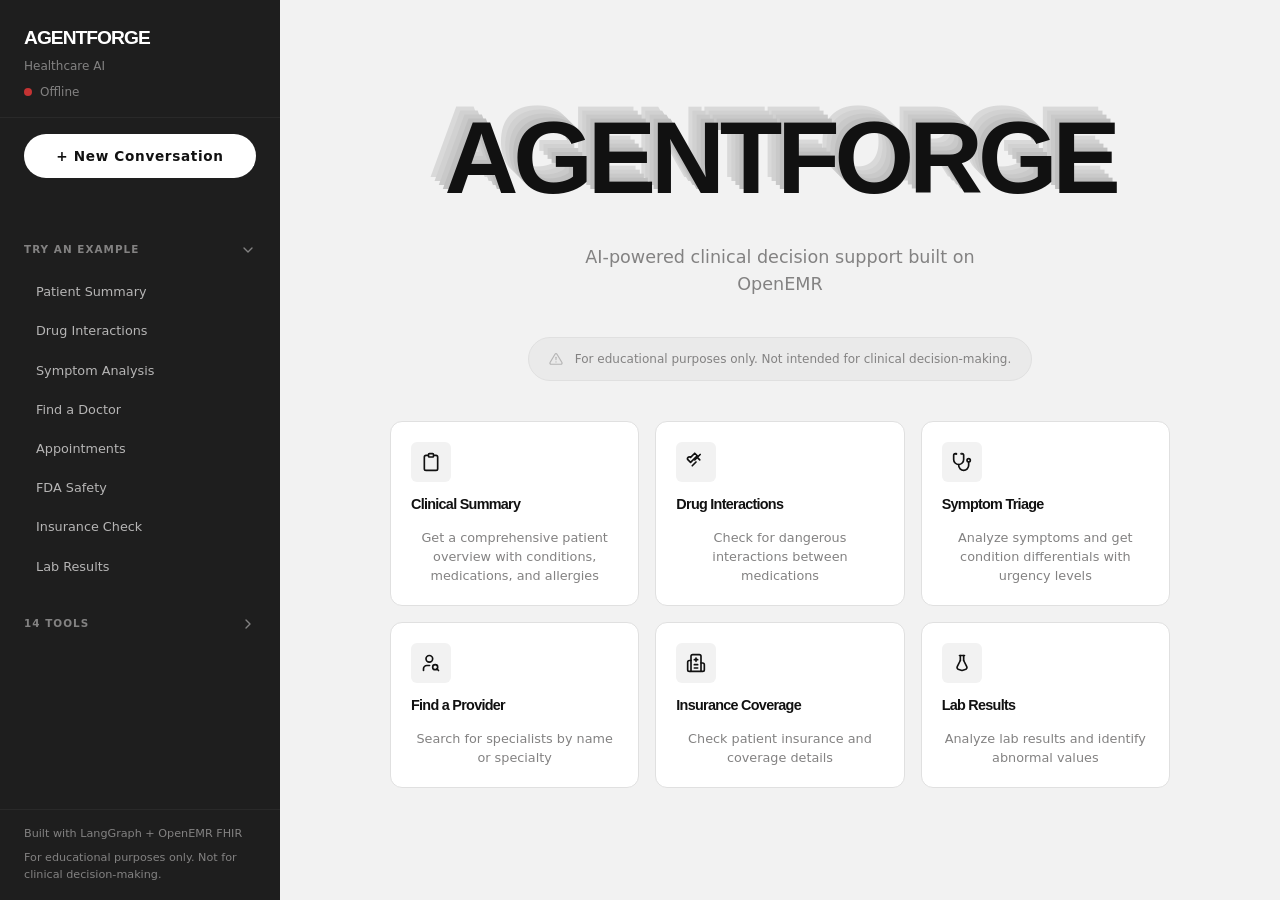
==== frontend-v2/index.html @ 5618171d "Update UI to V2" ====
<!DOCTYPE html>
<html lang="en">
<head>
  <meta charset="UTF-8">
  <meta name="viewport" content="width=device-width, initial-scale=1.0">
  <title>AgentForge Healthcare</title>
  <meta name="description" content="AI-powered clinical decision support built on OpenEMR">

  <!-- Fonts: Clash Display + Satoshi from Fontshare -->
  <link rel="preconnect" href="https://api.fontshare.com" crossorigin>
  <link href="https://api.fontshare.com/v2/css?f[]=clash-display@700&f[]=satoshi@500,700&display=swap" rel="stylesheet">

  <!-- Styles (order matters: tokens → reset → type → layout → components → animations) -->
  <link rel="stylesheet" href="css/tokens.css">
  <link rel="stylesheet" href="css/reset.css">
  <link rel="stylesheet" href="css/typography.css">
  <link rel="stylesheet" href="css/layout.css">
  <link rel="stylesheet" href="css/components.css">
  <link rel="stylesheet" href="css/animations.css">

  <!-- Favicon -->
  <link rel="icon" href="assets/favicon.svg" type="image/svg+xml">
</head>
<body>
  <div class="app">

    <!-- ═══ SIDEBAR ═══ -->
    <aside id="sidebar" class="sidebar">

      <!-- Logo -->
      <div class="sidebar-header">
        <div class="sidebar-logo">AGENTFORGE</div>
        <div class="sidebar-logo-sub">Healthcare AI</div>
        <div id="sidebar-health" class="sidebar-health">
          <span class="health-dot" id="health-dot"></span>
          <span id="health-text">Checking...</span>
        </div>
      </div>

      <!-- New Chat -->
      <div class="sidebar-actions">
        <button id="new-chat-btn" class="btn-new-chat">+ New Conversation</button>
      </div>

      <!-- Conversations + Examples + Tools -->
      <div class="sidebar-content">
        <div id="conversation-list" class="conversation-list"></div>

        <!-- Examples Section -->
        <div class="sidebar-section" id="examples-section">
          <div class="sidebar-section-header" id="examples-toggle">
            <span class="section-title">Try an example</span>
            <svg class="section-chevron" viewBox="0 0 24 24" fill="none" stroke="currentColor" stroke-width="2" stroke-linecap="round" stroke-linejoin="round"><polyline points="6 9 12 15 18 9"></polyline></svg>
          </div>
          <div class="sidebar-section-body" id="examples-body">
            <div class="example-item" data-query="Give me a full clinical summary for patient John Smith">Patient Summary</div>
            <div class="example-item" data-query="Check for drug interactions between Warfarin, Aspirin, and Metoprolol">Drug Interactions</div>
            <div class="example-item" data-query="I have a patient with chest pain, shortness of breath, and dizziness. What conditions should I consider?">Symptom Analysis</div>
            <div class="example-item" data-query="Find me a cardiologist">Find a Doctor</div>
            <div class="example-item" data-query="What appointments are available with Dr. Wilson this week?">Appointments</div>
            <div class="example-item" data-query="What are the FDA safety warnings for Metformin?">FDA Safety</div>
            <div class="example-item" data-query="Check insurance coverage for patient John Smith">Insurance Check</div>
            <div class="example-item" data-query="Analyze the latest lab results for patient John Smith">Lab Results</div>
          </div>
        </div>

        <!-- Tools Section -->
        <div class="sidebar-section" id="tools-section">
          <div class="sidebar-section-header collapsed" id="tools-toggle">
            <span class="section-title">14 Tools</span>
            <svg class="section-chevron" viewBox="0 0 24 24" fill="none" stroke="currentColor" stroke-width="2" stroke-linecap="round" stroke-linejoin="round"><polyline points="6 9 12 15 18 9"></polyline></svg>
          </div>
          <div class="sidebar-section-body collapsed" id="tools-body">
            <div class="tool-item"><span class="tool-icon">&#x1F4CB;</span> patient_summary</div>
            <div class="tool-item"><span class="tool-icon">&#x1F48A;</span> drug_interaction_check</div>
            <div class="tool-item"><span class="tool-icon">&#x1FA7A;</span> symptom_lookup</div>
            <div class="tool-item"><span class="tool-icon">&#x1F468;&#x200D;&#x2695;&#xFE0F;</span> provider_search</div>
            <div class="tool-item"><span class="tool-icon">&#x1F4C5;</span> appointment_availability</div>
            <div class="tool-item"><span class="tool-icon">&#x1F6E1;</span> fda_drug_safety</div>
            <div class="tool-item"><span class="tool-icon">&#x26A0;</span> drug_recall_check</div>
            <div class="tool-item"><span class="tool-icon">&#x1F52C;</span> clinical_trials_search</div>
            <div class="tool-item"><span class="tool-icon">&#x1F489;</span> allergy_check</div>
            <div class="tool-item"><span class="tool-icon">&#x2764;</span> record_vitals</div>
            <div class="tool-item"><span class="tool-icon">&#x1F50D;</span> care_gap_analysis</div>
            <div class="tool-item"><span class="tool-icon">&#x2705;</span> update_care_gap</div>
            <div class="tool-item"><span class="tool-icon">&#x1F3E5;</span> insurance_coverage_check</div>
            <div class="tool-item"><span class="tool-icon">&#x1F9EA;</span> lab_results_analysis</div>
          </div>
        </div>
      </div>

      <!-- Footer -->
      <div class="sidebar-footer">
        <div class="sidebar-attribution">Built with LangGraph + OpenEMR FHIR</div>
        <div class="sidebar-disclaimer">For educational purposes only. Not for clinical decision-making.</div>
      </div>
    </aside>

    <!-- Mobile scrim overlay -->
    <div id="sidebar-scrim" class="sidebar-scrim"></div>

    <!-- ═══ MAIN CONTENT ═══ -->
    <main id="main" class="main">

      <!-- Sticky chat header (visible in chat mode) -->
      <header id="chat-header" class="chat-header hidden">
        <button id="menu-toggle" class="menu-toggle" aria-label="Toggle sidebar">
          <svg width="20" height="20" viewBox="0 0 24 24" fill="none" stroke="currentColor" stroke-width="2" stroke-linecap="round" stroke-linejoin="round">
            <line x1="3" y1="6" x2="21" y2="6"></line>
            <line x1="3" y1="12" x2="21" y2="12"></line>
            <line x1="3" y1="18" x2="21" y2="18"></line>
          </svg>
        </button>
        <span class="header-title">AgentForge Healthcare</span>
        <div class="health-indicator">
          <span class="health-dot" id="header-health-dot"></span>
        </div>
      </header>

      <!-- Welcome / Hero (shown when no active conversation) -->
      <section id="welcome" class="welcome">
        <!-- Echo stack -->
        <div class="echo-stack animate-fade-in-up">
          <div class="echo-layer echo-bg echo-bg-4">AGENTFORGE</div>
          <div class="echo-layer echo-bg echo-bg-3">AGENTFORGE</div>
          <div class="echo-layer echo-bg echo-bg-2">AGENTFORGE</div>
          <div class="echo-layer echo-bg echo-bg-1">AGENTFORGE</div>
          <div class="echo-layer echo-front">AGENTFORGE</div>
        </div>

        <p class="welcome-subtitle animate-fade-in-up delay-2">
          AI-powered clinical decision support built on OpenEMR
        </p>

        <!-- Disclaimer -->
        <div class="disclaimer-banner animate-fade-in-up delay-3">
          <svg viewBox="0 0 24 24" fill="none" stroke="currentColor" stroke-width="2" stroke-linecap="round" stroke-linejoin="round"><path d="M10.29 3.86L1.82 18a2 2 0 0 0 1.71 3h16.94a2 2 0 0 0 1.71-3L13.71 3.86a2 2 0 0 0-3.42 0z"></path><line x1="12" y1="9" x2="12" y2="13"></line><line x1="12" y1="17" x2="12.01" y2="17"></line></svg>
          <span>For educational purposes only. Not intended for clinical decision-making.</span>
        </div>

        <!-- Suggestion cards -->
        <div id="suggestion-cards" class="suggestion-grid">
          <!-- Rendered by welcome.js -->
        </div>
      </section>

      <!-- Chat (shown when conversation is active) -->
      <section id="chat" class="chat hidden">
        <div id="messages" class="messages-container"></div>

        <div class="input-bar">
          <div class="input-wrapper">
            <textarea
              id="chat-input"
              placeholder="Ask about patients, medications, symptoms, or providers..."
              rows="1"
              autocomplete="off"
            ></textarea>
          </div>
          <button id="send-btn" class="btn-send" aria-label="Send message" disabled>
            <svg viewBox="0 0 24 24" fill="none" stroke="currentColor" stroke-width="2" stroke-linecap="round" stroke-linejoin="round">
              <line x1="12" y1="19" x2="12" y2="5"></line>
              <polyline points="5 12 12 5 19 12"></polyline>
            </svg>
          </button>
        </div>
      </section>
    </main>
  </div>

  <!-- App (ES modules) -->
  <script type="module" src="js/app.js"></script>
</body>
</html>
---- frontend-v2/css/tokens.css ----
/* ═══════════════════════════════════════════════════════════
   DESIGN TOKENS — Swiss-Brutalist System
   ═══════════════════════════════════════════════════════════ */

:root {
  /* ── Colors ────────────────────────────────────────────── */
  --bg-primary: #f2f2f2;
  --bg-white: #ffffff;
  --bg-dark: #1e1e1e;
  --bg-dark-hover: rgba(255, 255, 255, 0.05);
  --bg-dark-active: rgba(255, 255, 255, 0.1);

  --text-primary: #111111;
  --text-inverse: #ffffff;
  --text-secondary: #838282;
  --text-muted: #b6b5b5;
  --text-dark-secondary: rgba(246, 246, 246, 0.6);

  --border-light: #e0e0e0;
  --border-dark: rgba(255, 255, 255, 0.05);

  /* Echo stack layers */
  --echo-1: #bfbfbf;
  --echo-2: #c9c9c9;
  --echo-3: #d1d1d1;
  --echo-4: #d9d9d9;

  /* Confidence colors */
  --confidence-high: #2d8a4e;
  --confidence-high-bg: rgba(45, 138, 78, 0.1);
  --confidence-mid: #c77d1a;
  --confidence-mid-bg: rgba(199, 125, 26, 0.1);
  --confidence-low: #c43333;
  --confidence-low-bg: rgba(196, 51, 51, 0.1);

  /* Accent */
  --accent-amber: #ffa726;
  --accent-blue: #2a5a6a;

  /* ── Typography ────────────────────────────────────────── */
  --font-display: 'Clash Display', 'Arial Black', sans-serif;
  --font-body: 'Satoshi', 'Inter', system-ui, sans-serif;
  --font-mono: 'JetBrains Mono', 'Fira Code', monospace;

  --tracking-tight: -0.05em;
  --tracking-normal: 0;
  --tracking-wide: 0.05em;
  --tracking-wider: 0.1em;

  --leading-tight: 0.9;
  --leading-snug: 1.1;
  --leading-normal: 1.5;
  --leading-relaxed: 1.7;

  --fw-medium: 500;
  --fw-bold: 700;

  /* ── Spacing (4px base) ────────────────────────────────── */
  --space-1: 4px;
  --space-2: 8px;
  --space-3: 12px;
  --space-4: 16px;
  --space-5: 20px;
  --space-6: 24px;
  --space-8: 32px;
  --space-10: 40px;
  --space-12: 48px;
  --space-16: 64px;
  --space-20: 80px;
  --space-24: 96px;

  /* ── Timing ────────────────────────────────────────────── */
  --ease-out-expo: cubic-bezier(0.16, 1, 0.3, 1);
  --ease-smooth: cubic-bezier(0.77, 0, 0.175, 1);
  --duration-fast: 150ms;
  --duration-normal: 200ms;
  --duration-med: 400ms;
  --duration-slow: 700ms;

  /* ── Layout ────────────────────────────────────────────── */
  --sidebar-width: 280px;
  --header-height: 72px;
  --input-bar-height: 72px;
  --max-message-width: 720px;

  /* ── Radii ─────────────────────────────────────────────── */
  --radius-sm: 6px;
  --radius-md: 12px;
  --radius-lg: 20px;
  --radius-pill: 9999px;
  --radius-msg-user: 20px 20px 4px 20px;
  --radius-msg-bot: 20px 20px 20px 4px;

  /* ── Shadows ───────────────────────────────────────────── */
  --shadow-sm: 0 1px 3px rgba(0, 0, 0, 0.04);
  --shadow-md: 0 4px 16px rgba(0, 0, 0, 0.06);
  --shadow-lg: 0 12px 40px rgba(0, 0, 0, 0.08);
  --shadow-xl: 0 20px 60px rgba(0, 0, 0, 0.12);
}
---- frontend-v2/css/typography.css ----
/* ═══════════════════════════════════════════════════════════
   TYPOGRAPHY — Clash Display + Satoshi
   Fonts loaded via Fontshare CDN in index.html
   ═══════════════════════════════════════════════════════════ */

/* ── Display headings ────────────────────────────────────── */
.heading-hero {
  font-family: var(--font-display);
  font-weight: var(--fw-bold);
  font-size: clamp(3rem, 8vw, 7rem);
  letter-spacing: var(--tracking-tight);
  line-height: var(--leading-tight);
  color: var(--text-primary);
}

.heading-xl {
  font-family: var(--font-display);
  font-weight: var(--fw-bold);
  font-size: clamp(1.5rem, 3vw, 2.5rem);
  letter-spacing: var(--tracking-tight);
  line-height: var(--leading-snug);
}

.heading-lg {
  font-family: var(--font-display);
  font-weight: var(--fw-bold);
  font-size: 1.25rem;
  letter-spacing: var(--tracking-tight);
  line-height: var(--leading-snug);
}

.heading-md {
  font-family: var(--font-display);
  font-weight: var(--fw-bold);
  font-size: 1rem;
  letter-spacing: var(--tracking-tight);
  line-height: var(--leading-snug);
}

/* ── Body text ───────────────────────────────────────────── */
.body-text {
  font-family: var(--font-body);
  font-weight: var(--fw-medium);
  font-size: 0.95rem;
  line-height: var(--leading-relaxed);
}

.body-sm {
  font-family: var(--font-body);
  font-weight: var(--fw-medium);
  font-size: 0.85rem;
  line-height: var(--leading-normal);
}

/* ── Captions & labels ───────────────────────────────────── */
.caption {
  font-family: var(--font-body);
  font-weight: var(--fw-medium);
  font-size: 0.75rem;
  line-height: var(--leading-normal);
  color: var(--text-secondary);
}

.label {
  font-family: var(--font-body);
  font-weight: var(--fw-bold);
  font-size: 0.7rem;
  letter-spacing: var(--tracking-wider);
  text-transform: uppercase;
  color: var(--text-muted);
}

/* ── Monospace ───────────────────────────────────────────── */
.mono {
  font-family: var(--font-mono);
  font-size: 0.85em;
}

/* ── Sidebar text (on dark) ──────────────────────────────── */
.sidebar-heading {
  font-family: var(--font-display);
  font-weight: var(--fw-bold);
  font-size: 1.1rem;
  color: var(--text-inverse);
  letter-spacing: var(--tracking-tight);
}

.sidebar-text {
  font-family: var(--font-body);
  font-weight: var(--fw-medium);
  font-size: 0.85rem;
  color: var(--text-muted);
}

.sidebar-label {
  font-family: var(--font-body);
  font-weight: var(--fw-bold);
  font-size: 0.65rem;
  letter-spacing: var(--tracking-wider);
  text-transform: uppercase;
  color: var(--text-secondary);
}
---- frontend-v2/css/layout.css ----
/* ═══════════════════════════════════════════════════════════
   LAYOUT — Sidebar + Main 2-panel structure
   ═══════════════════════════════════════════════════════════ */

/* ── App shell ───────────────────────────────────────────── */
.app {
  display: flex;
  height: 100vh;
  width: 100vw;
  overflow: hidden;
}

/* ── Sidebar ─────────────────────────────────────────────── */
.sidebar {
  width: var(--sidebar-width);
  min-width: var(--sidebar-width);
  height: 100vh;
  background: var(--bg-dark);
  display: flex;
  flex-direction: column;
  overflow: hidden;
  z-index: 100;
  transition: transform var(--duration-med) var(--ease-out-expo);
}

.sidebar-header {
  padding: var(--space-6);
  padding-bottom: var(--space-4);
  border-bottom: 1px solid var(--border-dark);
}

.sidebar-logo {
  font-family: var(--font-display);
  font-weight: var(--fw-bold);
  font-size: 1.2rem;
  color: var(--text-inverse);
  letter-spacing: var(--tracking-tight);
  margin-bottom: var(--space-1);
}

.sidebar-logo-sub {
  font-family: var(--font-body);
  font-size: 0.75rem;
  color: var(--text-secondary);
}

.sidebar-actions {
  padding: var(--space-4) var(--space-6);
}

.sidebar-content {
  flex: 1;
  overflow-y: auto;
  padding: 0 var(--space-6);
}

.sidebar-footer {
  padding: var(--space-4) var(--space-6);
  border-top: 1px solid var(--border-dark);
}

/* ── Mobile sidebar scrim ────────────────────────────────── */
.sidebar-scrim {
  display: none;
  position: fixed;
  inset: 0;
  background: rgba(0, 0, 0, 0.5);
  z-index: 99;
  opacity: 0;
  transition: opacity var(--duration-med) ease;
  pointer-events: none;
}

.sidebar-scrim.active {
  opacity: 1;
  pointer-events: auto;
}

/* ── Main content ────────────────────────────────────────── */
.main {
  flex: 1;
  display: flex;
  flex-direction: column;
  height: 100vh;
  overflow: hidden;
  position: relative;
  background: var(--bg-primary);
}

/* ── Chat header ─────────────────────────────────────────── */
.chat-header {
  height: var(--header-height);
  min-height: var(--header-height);
  display: flex;
  align-items: center;
  justify-content: space-between;
  padding: 0 var(--space-8);
  background: rgba(242, 242, 242, 0.9);
  backdrop-filter: blur(12px);
  -webkit-backdrop-filter: blur(12px);
  border-bottom: 1px solid var(--border-light);
  z-index: 50;
}

.chat-header .header-title {
  font-family: var(--font-display);
  font-weight: var(--fw-bold);
  font-size: 0.9rem;
  letter-spacing: var(--tracking-tight);
}

.menu-toggle {
  display: none;
  width: 40px;
  height: 40px;
  align-items: center;
  justify-content: center;
  border-radius: var(--radius-sm);
  transition: background var(--duration-fast) ease;
}

.menu-toggle:hover {
  background: rgba(0, 0, 0, 0.05);
}

/* ── Welcome section ─────────────────────────────────────── */
.welcome {
  flex: 1;
  display: flex;
  flex-direction: column;
  align-items: center;
  justify-content: center;
  padding: var(--space-12) var(--space-8);
  overflow-y: auto;
  gap: var(--space-10);
}

/* ── Chat section ────────────────────────────────────────── */
.chat {
  flex: 1;
  display: flex;
  flex-direction: column;
  overflow: hidden;
}

.messages-container {
  flex: 1;
  overflow-y: auto;
  padding: var(--space-8) var(--space-8);
  padding-bottom: var(--space-4);
  scroll-behavior: smooth;
}

/* ── Input bar ───────────────────────────────────────────── */
.input-bar {
  padding: var(--space-4) var(--space-8) var(--space-6);
  display: flex;
  align-items: flex-end;
  gap: var(--space-3);
}

.input-wrapper {
  flex: 1;
  display: flex;
  align-items: flex-end;
  background: var(--bg-white);
  border: 1.5px solid var(--border-light);
  border-radius: var(--radius-pill);
  padding: var(--space-3) var(--space-5);
  transition: border-color var(--duration-normal) ease,
              box-shadow var(--duration-normal) ease;
  min-height: 48px;
  max-height: 160px;
}

.input-wrapper:focus-within {
  border-color: var(--text-primary);
  box-shadow: 0 0 0 3px rgba(17, 17, 17, 0.06);
}

.input-wrapper textarea {
  flex: 1;
  resize: none;
  border: none;
  outline: none;
  background: none;
  font-family: var(--font-body);
  font-size: 0.9rem;
  line-height: 1.5;
  max-height: 140px;
  overflow-y: auto;
  padding: var(--space-1) 0;
}

.btn-send {
  width: 42px;
  height: 42px;
  min-width: 42px;
  border-radius: 50%;
  background: var(--text-primary);
  color: var(--text-inverse);
  display: flex;
  align-items: center;
  justify-content: center;
  transition: transform var(--duration-normal) var(--ease-out-expo),
              opacity var(--duration-normal) ease;
  opacity: 0.3;
}

.btn-send.active {
  opacity: 1;
}

.btn-send.active:hover {
  transform: scale(1.08);
}

.btn-send svg {
  width: 18px;
  height: 18px;
}

/* ── Utility: hidden ─────────────────────────────────────── */
.hidden {
  display: none !important;
}

/* ── Health indicator ────────────────────────────────────── */
.health-dot {
  width: 8px;
  height: 8px;
  border-radius: 50%;
  display: inline-block;
}

.health-dot.online {
  background: var(--confidence-high);
  box-shadow: 0 0 6px rgba(45, 138, 78, 0.4);
}

.health-dot.offline {
  background: var(--confidence-low);
}
---- frontend-v2/css/components.css ----
/* ═══════════════════════════════════════════════════════════
   COMPONENTS — All UI elements
   ═══════════════════════════════════════════════════════════ */

/* ── ECHO STACK ──────────────────────────────────────────── */
.echo-stack {
  position: relative;
  display: inline-block;
  user-select: none;
}

.echo-stack .echo-layer {
  font-family: var(--font-display);
  font-weight: var(--fw-bold);
  font-size: clamp(3rem, 8vw, 7rem);
  letter-spacing: var(--tracking-tight);
  line-height: var(--leading-tight);
  white-space: nowrap;
}

.echo-stack .echo-front {
  position: relative;
  color: var(--text-primary);
  z-index: 5;
}

.echo-stack .echo-bg {
  position: absolute;
  top: 0;
  left: 0;
  pointer-events: none;
}

.echo-stack .echo-bg-1 { color: var(--echo-1); transform: translate(-0.04em, -0.04em); z-index: 4; }
.echo-stack .echo-bg-2 { color: var(--echo-2); transform: translate(-0.08em, -0.08em); z-index: 3; }
.echo-stack .echo-bg-3 { color: var(--echo-3); transform: translate(-0.12em, -0.12em); z-index: 2; }
.echo-stack .echo-bg-4 { color: var(--echo-4); transform: translate(-0.16em, -0.16em); z-index: 1; }

.welcome-subtitle {
  font-family: var(--font-body);
  font-weight: var(--fw-medium);
  font-size: clamp(0.9rem, 1.5vw, 1.1rem);
  color: var(--text-secondary);
  text-align: center;
  max-width: 480px;
}

/* ── DISCLAIMER BANNER ───────────────────────────────────── */
.disclaimer-banner {
  display: flex;
  align-items: center;
  gap: var(--space-3);
  padding: var(--space-3) var(--space-5);
  background: rgba(17, 17, 17, 0.03);
  border: 1px solid var(--border-light);
  border-radius: var(--radius-pill);
  font-size: 0.75rem;
  color: var(--text-secondary);
  max-width: 540px;
}

.disclaimer-banner svg {
  width: 14px;
  height: 14px;
  min-width: 14px;
  opacity: 0.5;
}

/* ── SUGGESTION CARDS ────────────────────────────────────── */
.suggestion-grid {
  display: grid;
  grid-template-columns: repeat(3, 1fr);
  gap: var(--space-4);
  width: 100%;
  max-width: 780px;
}

.suggestion-card {
  background: var(--bg-white);
  border: 1px solid var(--border-light);
  border-radius: var(--radius-md);
  padding: var(--space-5);
  cursor: pointer;
  transition: transform var(--duration-slow) var(--ease-out-expo),
              box-shadow var(--duration-slow) var(--ease-out-expo),
              border-color var(--duration-normal) ease;
  display: flex;
  flex-direction: column;
  gap: var(--space-3);
  position: relative;
  overflow: hidden;
}

.suggestion-card::before {
  content: '';
  position: absolute;
  left: 0;
  top: 0;
  bottom: 0;
  width: 3px;
  background: var(--text-primary);
  transform: scaleY(0);
  transition: transform var(--duration-slow) var(--ease-out-expo);
  transform-origin: bottom;
}

.suggestion-card:hover {
  transform: translateY(-4px);
  box-shadow: var(--shadow-lg);
  border-color: transparent;
}

.suggestion-card:hover::before {
  transform: scaleY(1);
}

.suggestion-card .card-icon {
  width: 40px;
  height: 40px;
  border-radius: var(--radius-sm);
  background: var(--bg-primary);
  display: flex;
  align-items: center;
  justify-content: center;
  transition: transform var(--duration-slow) var(--ease-out-expo);
}

.suggestion-card:hover .card-icon {
  transform: rotate(12deg);
}

.suggestion-card .card-icon svg {
  width: 20px;
  height: 20px;
  color: var(--text-primary);
}

.suggestion-card .card-title {
  font-family: var(--font-display);
  font-weight: var(--fw-bold);
  font-size: 0.9rem;
  letter-spacing: var(--tracking-tight);
  color: var(--text-primary);
}

.suggestion-card .card-desc {
  font-size: 0.8rem;
  color: var(--text-secondary);
  line-height: var(--leading-normal);
}

/* ── NEW CHAT BUTTON ─────────────────────────────────────── */
.btn-new-chat {
  width: 100%;
  padding: var(--space-3) var(--space-5);
  border-radius: var(--radius-pill);
  background: var(--text-inverse);
  color: var(--text-primary);
  font-family: var(--font-body);
  font-weight: var(--fw-bold);
  font-size: 0.85rem;
  letter-spacing: var(--tracking-wide);
  transition: background var(--duration-normal) ease,
              color var(--duration-normal) ease;
  text-align: center;
}

.btn-new-chat:hover {
  background: var(--text-primary);
  color: var(--text-inverse);
}

/* ── CONVERSATION LIST ───────────────────────────────────── */
.conversation-list {
  display: flex;
  flex-direction: column;
  gap: var(--space-1);
  margin-top: var(--space-4);
}

.conversation-item {
  display: flex;
  align-items: center;
  justify-content: space-between;
  padding: var(--space-3) var(--space-4);
  border-radius: var(--radius-sm);
  cursor: pointer;
  transition: background var(--duration-fast) ease;
  gap: var(--space-2);
  border-left: 3px solid transparent;
}

.conversation-item:hover {
  background: var(--bg-dark-hover);
}

.conversation-item.active {
  background: var(--bg-dark-active);
  border-left-color: var(--text-inverse);
}

.conversation-item .conv-title {
  flex: 1;
  font-size: 0.85rem;
  color: var(--text-muted);
  white-space: nowrap;
  overflow: hidden;
  text-overflow: ellipsis;
}

.conversation-item.active .conv-title {
  color: var(--text-inverse);
}

.conversation-item .conv-delete {
  opacity: 0;
  width: 24px;
  height: 24px;
  min-width: 24px;
  border-radius: var(--radius-sm);
  display: flex;
  align-items: center;
  justify-content: center;
  color: var(--text-secondary);
  transition: opacity var(--duration-fast) ease,
              background var(--duration-fast) ease;
}

.conversation-item:hover .conv-delete {
  opacity: 1;
}

.conversation-item .conv-delete:hover {
  background: rgba(196, 51, 51, 0.2);
  color: var(--confidence-low);
}

/* ── SIDEBAR SECTIONS ────────────────────────────────────── */
.sidebar-section {
  margin-top: var(--space-6);
}

.sidebar-section-header {
  display: flex;
  align-items: center;
  justify-content: space-between;
  cursor: pointer;
  padding: var(--space-2) 0;
  user-select: none;
}

.sidebar-section-header .section-title {
  font-family: var(--font-body);
  font-weight: var(--fw-bold);
  font-size: 0.65rem;
  letter-spacing: var(--tracking-wider);
  text-transform: uppercase;
  color: var(--text-secondary);
}

.sidebar-section-header .section-chevron {
  width: 16px;
  height: 16px;
  color: var(--text-secondary);
  transition: transform var(--duration-normal) ease;
}

.sidebar-section-header.collapsed .section-chevron {
  transform: rotate(-90deg);
}

.sidebar-section-body {
  display: flex;
  flex-direction: column;
  gap: var(--space-1);
  margin-top: var(--space-2);
  overflow: hidden;
  transition: max-height var(--duration-med) var(--ease-out-expo);
}

.sidebar-section-body.collapsed {
  max-height: 0 !important;
  margin-top: 0;
}

.example-item {
  padding: var(--space-2) var(--space-3);
  border-radius: var(--radius-sm);
  font-size: 0.8rem;
  color: var(--text-muted);
  cursor: pointer;
  transition: background var(--duration-fast) ease,
              color var(--duration-fast) ease;
}

.example-item:hover {
  background: var(--bg-dark-hover);
  color: var(--text-inverse);
}

.tool-item {
  display: flex;
  align-items: center;
  gap: var(--space-2);
  padding: var(--space-1) var(--space-3);
  font-size: 0.78rem;
  color: var(--text-secondary);
}

.tool-item .tool-icon {
  font-size: 0.9rem;
  width: 20px;
  text-align: center;
}

/* ── MESSAGE BUBBLES ─────────────────────────────────────── */
.message-row {
  display: flex;
  margin-bottom: var(--space-4);
  max-width: var(--max-message-width);
}

.message-row.user {
  margin-left: auto;
  justify-content: flex-end;
}

.message-row.assistant {
  margin-right: auto;
}

.message-bubble {
  padding: var(--space-4) var(--space-5);
  max-width: 100%;
  word-wrap: break-word;
  overflow-wrap: break-word;
}

.message-bubble.user {
  background: var(--text-primary);
  color: var(--text-inverse);
  border-radius: var(--radius-msg-user);
  font-size: 0.9rem;
  line-height: var(--leading-relaxed);
}

.message-bubble.assistant {
  background: var(--bg-white);
  color: var(--text-primary);
  border-radius: var(--radius-msg-bot);
  border: 1px solid var(--border-light);
  font-size: 0.9rem;
  line-height: var(--leading-relaxed);
}

/* Markdown rendering inside messages */
.message-bubble p { margin-bottom: var(--space-3); }
.message-bubble p:last-child { margin-bottom: 0; }
.message-bubble strong { font-weight: var(--fw-bold); }
.message-bubble em { font-style: italic; }
.message-bubble ul, .message-bubble ol { padding-left: var(--space-5); margin-bottom: var(--space-3); }
.message-bubble ul { list-style: disc; }
.message-bubble ol { list-style: decimal; }
.message-bubble li { margin-bottom: var(--space-1); }
.message-bubble code {
  font-family: var(--font-mono);
  font-size: 0.85em;
  background: rgba(0, 0, 0, 0.06);
  padding: 2px 6px;
  border-radius: 4px;
}
.message-bubble.user code {
  background: rgba(255, 255, 255, 0.15);
}
.message-bubble pre {
  background: var(--bg-dark);
  color: var(--text-inverse);
  padding: var(--space-4);
  border-radius: var(--radius-sm);
  overflow-x: auto;
  margin-bottom: var(--space-3);
  font-size: 0.82rem;
}
.message-bubble pre code {
  background: none;
  padding: 0;
  border-radius: 0;
  color: inherit;
}

/* ── TOOL CALL STATUS ────────────────────────────────────── */
.tool-status {
  display: flex;
  align-items: center;
  gap: var(--space-2);
  padding: var(--space-2) 0;
  font-size: 0.8rem;
  color: var(--text-secondary);
}

.tool-status svg {
  width: 14px;
  height: 14px;
  animation: spin 1s linear infinite;
}

.tool-status-summary {
  font-size: 0.8rem;
  color: var(--text-secondary);
  padding: var(--space-2) 0;
  margin-top: var(--space-1);
}

/* ── STREAMING INDICATOR ─────────────────────────────────── */
.streaming-dots {
  display: inline-flex;
  gap: 4px;
  padding: var(--space-2);
}

.streaming-dots span {
  width: 6px;
  height: 6px;
  border-radius: 50%;
  background: var(--text-muted);
  animation: dotPulse 1.4s ease-in-out infinite;
}

.streaming-dots span:nth-child(2) { animation-delay: 0.2s; }
.streaming-dots span:nth-child(3) { animation-delay: 0.4s; }

/* ── VERIFICATION METADATA ───────────────────────────────── */
.message-meta {
  margin-top: var(--space-3);
  padding-top: var(--space-3);
  border-top: 1px solid var(--border-light);
}

.meta-row {
  display: flex;
  align-items: center;
  flex-wrap: wrap;
  gap: var(--space-3);
  margin-bottom: var(--space-2);
}

.confidence-badge {
  display: inline-flex;
  align-items: center;
  gap: var(--space-1);
  padding: var(--space-1) var(--space-3);
  border-radius: var(--radius-pill);
  font-family: var(--font-display);
  font-weight: var(--fw-bold);
  font-size: 0.75rem;
  letter-spacing: var(--tracking-tight);
}

.confidence-badge.high {
  background: var(--confidence-high-bg);
  color: var(--confidence-high);
}

.confidence-badge.mid {
  background: var(--confidence-mid-bg);
  color: var(--confidence-mid);
}

.confidence-badge.low {
  background: var(--confidence-low-bg);
  color: var(--confidence-low);
}

.meta-tools, .meta-performance {
  font-size: 0.78rem;
  color: var(--text-secondary);
}

.meta-performance span {
  font-family: var(--font-mono);
}

/* Disclaimers */
.meta-disclaimer {
  display: flex;
  align-items: flex-start;
  gap: var(--space-2);
  padding: var(--space-2) var(--space-3);
  border-left: 3px solid var(--accent-amber);
  background: rgba(255, 167, 38, 0.05);
  border-radius: 0 var(--radius-sm) var(--radius-sm) 0;
  font-size: 0.78rem;
  color: var(--text-secondary);
  margin-top: var(--space-2);
}

/* Verification details (expandable) */
.verification-toggle {
  display: inline-flex;
  align-items: center;
  gap: var(--space-2);
  padding: var(--space-1) 0;
  font-size: 0.78rem;
  color: var(--text-secondary);
  cursor: pointer;
  transition: color var(--duration-fast) ease;
  background: none;
  border: none;
  margin-top: var(--space-2);
}

.verification-toggle:hover {
  color: var(--text-primary);
}

.verification-toggle svg {
  width: 14px;
  height: 14px;
  transition: transform var(--duration-normal) ease;
}

.verification-toggle.expanded svg {
  transform: rotate(180deg);
}

.verification-panel {
  overflow: hidden;
  max-height: 0;
  transition: max-height var(--duration-med) var(--ease-out-expo);
}

.verification-panel.expanded {
  max-height: 600px;
}

.verification-panel-inner {
  padding: var(--space-4) 0;
  display: flex;
  flex-direction: column;
  gap: var(--space-4);
}

.verification-section {
  padding: var(--space-3) var(--space-4);
  background: rgba(0, 0, 0, 0.02);
  border-radius: var(--radius-sm);
}

.verification-section-title {
  font-family: var(--font-body);
  font-weight: var(--fw-bold);
  font-size: 0.75rem;
  letter-spacing: var(--tracking-wider);
  text-transform: uppercase;
  color: var(--text-secondary);
  margin-bottom: var(--space-2);
}

.verification-item {
  display: flex;
  align-items: flex-start;
  gap: var(--space-2);
  padding: var(--space-1) 0;
  font-size: 0.8rem;
  color: var(--text-primary);
}

.confidence-factors {
  display: grid;
  grid-template-columns: repeat(4, 1fr);
  gap: var(--space-3);
}

.confidence-factor {
  text-align: center;
}

.confidence-factor .factor-label {
  font-size: 0.7rem;
  color: var(--text-secondary);
  margin-bottom: var(--space-1);
}

.confidence-factor .factor-bar {
  height: 4px;
  background: var(--border-light);
  border-radius: var(--radius-pill);
  overflow: hidden;
  margin-bottom: var(--space-1);
}

.confidence-factor .factor-fill {
  height: 100%;
  background: var(--text-primary);
  border-radius: var(--radius-pill);
  transition: width var(--duration-slow) var(--ease-out-expo);
}

.confidence-factor .factor-value {
  font-family: var(--font-mono);
  font-size: 0.75rem;
  font-weight: var(--fw-bold);
}

/* ── FEEDBACK BUTTONS ────────────────────────────────────── */
.feedback-row {
  display: flex;
  align-items: center;
  gap: var(--space-2);
  margin-top: var(--space-3);
}

.feedback-btn {
  width: 32px;
  height: 32px;
  border-radius: var(--radius-sm);
  display: flex;
  align-items: center;
  justify-content: center;
  color: var(--text-muted);
  transition: color var(--duration-fast) ease,
              background var(--duration-fast) ease;
}

.feedback-btn:hover {
  color: var(--text-primary);
  background: rgba(0, 0, 0, 0.04);
}

.feedback-btn.selected {
  color: var(--text-primary);
}

.feedback-btn.selected.up {
  color: var(--confidence-high);
  background: var(--confidence-high-bg);
}

.feedback-btn.selected.down {
  color: var(--confidence-low);
  background: var(--confidence-low-bg);
}

.feedback-btn.faded {
  opacity: 0.3;
  pointer-events: none;
}

.feedback-btn svg {
  width: 16px;
  height: 16px;
}

/* ── SAFETY STATUS ───────────────────────────────────────── */
.safety-status {
  display: inline-flex;
  align-items: center;
  gap: var(--space-2);
  padding: var(--space-2) var(--space-3);
  border-radius: var(--radius-sm);
  font-size: 0.8rem;
  font-weight: var(--fw-bold);
}

.safety-status.safe {
  background: var(--confidence-high-bg);
  color: var(--confidence-high);
}

.safety-status.review {
  background: var(--confidence-mid-bg);
  color: var(--confidence-mid);
}

/* ── SIDEBAR FOOTER DISCLAIMER ───────────────────────────── */
.sidebar-disclaimer {
  font-size: 0.7rem;
  color: var(--text-secondary);
  line-height: var(--leading-normal);
}

.sidebar-attribution {
  font-size: 0.7rem;
  color: var(--text-secondary);
  margin-bottom: var(--space-2);
}

/* ── HEALTH STATUS (sidebar) ─────────────────────────────── */
.sidebar-health {
  display: flex;
  align-items: center;
  gap: var(--space-2);
  margin-top: var(--space-2);
  font-size: 0.75rem;
  color: var(--text-secondary);
}
---- frontend-v2/css/animations.css ----
/* ═══════════════════════════════════════════════════════════
   ANIMATIONS — Keyframes + micro-interactions
   ═══════════════════════════════════════════════════════════ */

/* ── Keyframes ───────────────────────────────────────────── */
@keyframes fadeInUp {
  from {
    opacity: 0;
    transform: translateY(16px);
  }
  to {
    opacity: 1;
    transform: translateY(0);
  }
}

@keyframes fadeIn {
  from { opacity: 0; }
  to { opacity: 1; }
}

@keyframes slideInRight {
  from {
    opacity: 0;
    clip-path: inset(0 100% 0 0);
  }
  to {
    opacity: 1;
    clip-path: inset(0 0 0 0);
  }
}

@keyframes slideInBottom {
  from {
    clip-path: inset(100% 0 0 0);
  }
  to {
    clip-path: inset(0 0 0 0);
  }
}

@keyframes messageIn {
  from {
    opacity: 0;
    transform: translateY(8px) scale(0.98);
  }
  to {
    opacity: 1;
    transform: translateY(0) scale(1);
  }
}

@keyframes dotPulse {
  0%, 80%, 100% {
    transform: scale(0.6);
    opacity: 0.4;
  }
  40% {
    transform: scale(1);
    opacity: 1;
  }
}

@keyframes spin {
  from { transform: rotate(0deg); }
  to { transform: rotate(360deg); }
}

@keyframes echoFadeIn {
  from {
    opacity: 0;
    transform: translate(0, 0);
  }
  to {
    opacity: 1;
  }
}

@keyframes shimmer {
  0% { background-position: -200% 0; }
  100% { background-position: 200% 0; }
}

/* ── Animation utilities ─────────────────────────────────── */
.animate-fade-in-up {
  animation: fadeInUp var(--duration-slow) var(--ease-out-expo) forwards;
  opacity: 0;
}

.animate-fade-in {
  animation: fadeIn var(--duration-med) ease forwards;
  opacity: 0;
}

.animate-message-in {
  animation: messageIn var(--duration-med) var(--ease-out-expo) forwards;
  opacity: 0;
}

/* Stagger delays */
.delay-1 { animation-delay: 100ms; }
.delay-2 { animation-delay: 200ms; }
.delay-3 { animation-delay: 300ms; }
.delay-4 { animation-delay: 400ms; }
.delay-5 { animation-delay: 500ms; }
.delay-6 { animation-delay: 600ms; }
.delay-7 { animation-delay: 700ms; }
.delay-8 { animation-delay: 800ms; }

/* ── Echo stack entrance ─────────────────────────────────── */
.echo-stack .echo-bg {
  opacity: 0;
  animation: echoFadeIn var(--duration-slow) var(--ease-out-expo) forwards;
}

.echo-stack .echo-bg-1 { animation-delay: 150ms; }
.echo-stack .echo-bg-2 { animation-delay: 250ms; }
.echo-stack .echo-bg-3 { animation-delay: 350ms; }
.echo-stack .echo-bg-4 { animation-delay: 450ms; }

/* ── Suggestion card entrance stagger ────────────────────── */
.suggestion-card {
  opacity: 0;
  animation: fadeInUp var(--duration-slow) var(--ease-out-expo) forwards;
}

.suggestion-card:nth-child(1) { animation-delay: 400ms; }
.suggestion-card:nth-child(2) { animation-delay: 500ms; }
.suggestion-card:nth-child(3) { animation-delay: 600ms; }
.suggestion-card:nth-child(4) { animation-delay: 700ms; }
.suggestion-card:nth-child(5) { animation-delay: 800ms; }
.suggestion-card:nth-child(6) { animation-delay: 900ms; }

/* ── Message entrance ────────────────────────────────────── */
.message-row.animate {
  animation: messageIn var(--duration-med) var(--ease-out-expo) forwards;
}

/* ── Streaming cursor blink ──────────────────────────────── */
.streaming-cursor {
  display: inline-block;
  width: 2px;
  height: 1em;
  background: var(--text-primary);
  margin-left: 2px;
  vertical-align: text-bottom;
  animation: cursorBlink 0.8s step-end infinite;
}

@keyframes cursorBlink {
  50% { opacity: 0; }
}

/* ── Mobile sidebar ──────────────────────────────────────── */
@media (max-width: 1023px) {
  .sidebar {
    position: fixed;
    left: 0;
    top: 0;
    transform: translateX(-100%);
    box-shadow: none;
    transition: transform var(--duration-med) var(--ease-out-expo),
                box-shadow var(--duration-med) ease;
  }

  .sidebar.open {
    transform: translateX(0);
    box-shadow: var(--shadow-xl);
  }

  .sidebar-scrim {
    display: block;
  }

  .menu-toggle {
    display: flex;
  }
}

/* ── Responsive cards ────────────────────────────────────── */
@media (max-width: 1023px) and (min-width: 768px) {
  .suggestion-grid {
    grid-template-columns: repeat(2, 1fr);
  }
}

@media (max-width: 767px) {
  .suggestion-grid {
    grid-template-columns: 1fr;
    max-width: 400px;
  }

  .messages-container {
    padding: var(--space-4);
  }

  .message-row {
    max-width: 85vw;
  }

  .input-bar {
    padding: var(--space-3) var(--space-4) var(--space-4);
  }

  .welcome {
    padding: var(--space-8) var(--space-4);
  }

  .echo-stack .echo-layer {
    font-size: clamp(2rem, 10vw, 4rem);
  }

  .confidence-factors {
    grid-template-columns: repeat(2, 1fr);
  }
}
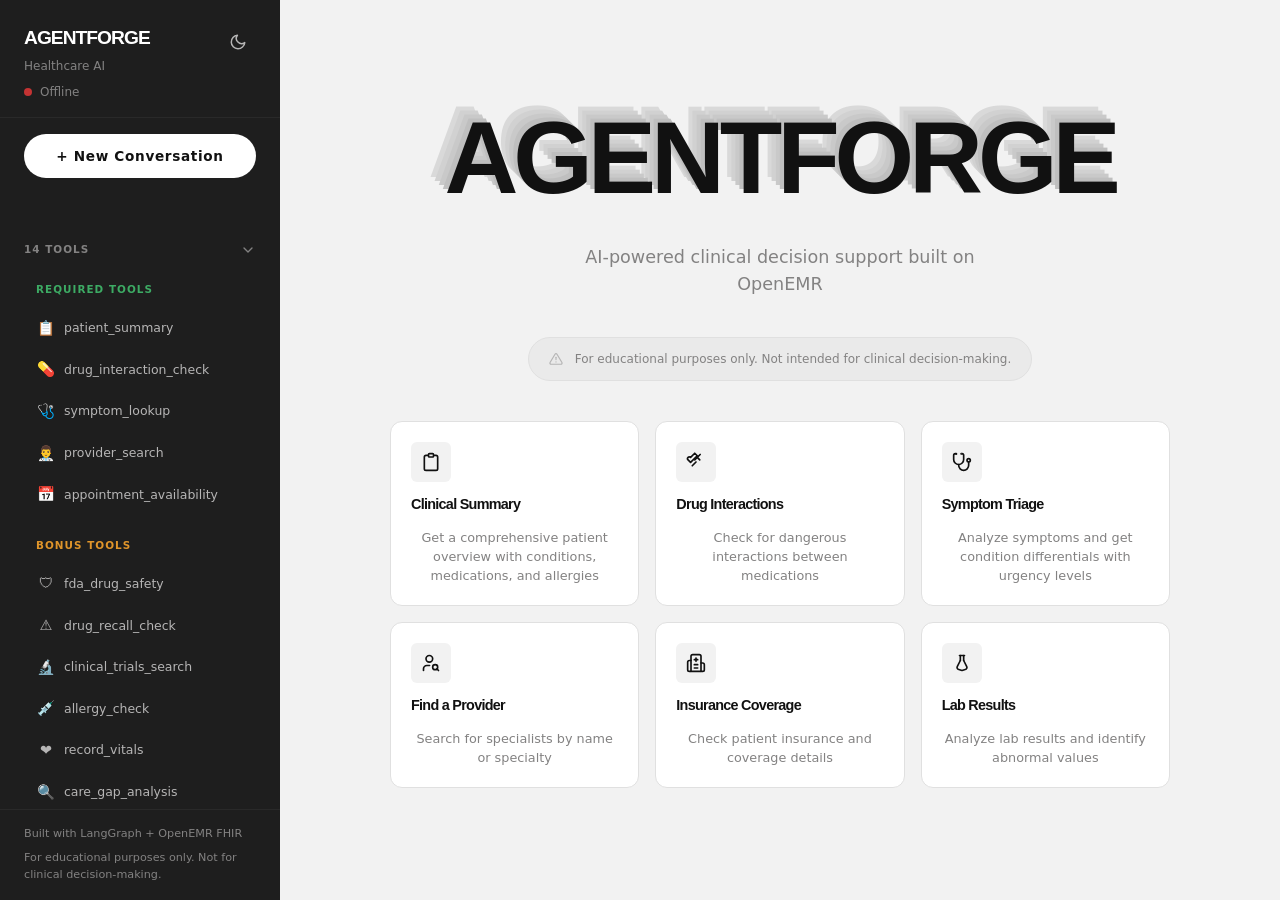
==== commit 3ba05ec3: "Update UI with dark mode, removed example section, added prompts to each tool" ====
--- a/frontend-v2/index.html
+++ b/frontend-v2/index.html
@@ -29,8 +29,16 @@
 
       <!-- Logo -->
       <div class="sidebar-header">
-        <div class="sidebar-logo">AGENTFORGE</div>
-        <div class="sidebar-logo-sub">Healthcare AI</div>
+        <div class="sidebar-header-top">
+          <div>
+            <div class="sidebar-logo">AGENTFORGE</div>
+            <div class="sidebar-logo-sub">Healthcare AI</div>
+          </div>
+          <button id="theme-toggle" class="theme-toggle" aria-label="Toggle dark mode" title="Toggle dark mode">
+            <svg class="theme-icon-sun" width="18" height="18" viewBox="0 0 24 24" fill="none" stroke="currentColor" stroke-width="2" stroke-linecap="round" stroke-linejoin="round"><circle cx="12" cy="12" r="5"></circle><line x1="12" y1="1" x2="12" y2="3"></line><line x1="12" y1="21" x2="12" y2="23"></line><line x1="4.22" y1="4.22" x2="5.64" y2="5.64"></line><line x1="18.36" y1="18.36" x2="19.78" y2="19.78"></line><line x1="1" y1="12" x2="3" y2="12"></line><line x1="21" y1="12" x2="23" y2="12"></line><line x1="4.22" y1="19.78" x2="5.64" y2="18.36"></line><line x1="18.36" y1="5.64" x2="19.78" y2="4.22"></line></svg>
+            <svg class="theme-icon-moon" width="18" height="18" viewBox="0 0 24 24" fill="none" stroke="currentColor" stroke-width="2" stroke-linecap="round" stroke-linejoin="round"><path d="M21 12.79A9 9 0 1 1 11.21 3 7 7 0 0 0 21 12.79z"></path></svg>
+          </button>
+        </div>
         <div id="sidebar-health" class="sidebar-health">
           <span class="health-dot" id="health-dot"></span>
           <span id="health-text">Checking...</span>
@@ -46,45 +54,32 @@
       <div class="sidebar-content">
         <div id="conversation-list" class="conversation-list"></div>
 
-        <!-- Examples Section -->
-        <div class="sidebar-section" id="examples-section">
-          <div class="sidebar-section-header" id="examples-toggle">
-            <span class="section-title">Try an example</span>
-            <svg class="section-chevron" viewBox="0 0 24 24" fill="none" stroke="currentColor" stroke-width="2" stroke-linecap="round" stroke-linejoin="round"><polyline points="6 9 12 15 18 9"></polyline></svg>
-          </div>
-          <div class="sidebar-section-body" id="examples-body">
-            <div class="example-item" data-query="Give me a full clinical summary for patient John Smith">Patient Summary</div>
-            <div class="example-item" data-query="Check for drug interactions between Warfarin, Aspirin, and Metoprolol">Drug Interactions</div>
-            <div class="example-item" data-query="I have a patient with chest pain, shortness of breath, and dizziness. What conditions should I consider?">Symptom Analysis</div>
-            <div class="example-item" data-query="Find me a cardiologist">Find a Doctor</div>
-            <div class="example-item" data-query="What appointments are available with Dr. Wilson this week?">Appointments</div>
-            <div class="example-item" data-query="What are the FDA safety warnings for Metformin?">FDA Safety</div>
-            <div class="example-item" data-query="Check insurance coverage for patient John Smith">Insurance Check</div>
-            <div class="example-item" data-query="Analyze the latest lab results for patient John Smith">Lab Results</div>
-          </div>
-        </div>
-
-        <!-- Tools Section -->
+        <!-- Tools Section — Required (green) + Bonus (golden) -->
         <div class="sidebar-section" id="tools-section">
-          <div class="sidebar-section-header collapsed" id="tools-toggle">
+          <div class="sidebar-section-header" id="tools-toggle">
             <span class="section-title">14 Tools</span>
             <svg class="section-chevron" viewBox="0 0 24 24" fill="none" stroke="currentColor" stroke-width="2" stroke-linecap="round" stroke-linejoin="round"><polyline points="6 9 12 15 18 9"></polyline></svg>
           </div>
-          <div class="sidebar-section-body collapsed" id="tools-body">
-            <div class="tool-item"><span class="tool-icon">&#x1F4CB;</span> patient_summary</div>
-            <div class="tool-item"><span class="tool-icon">&#x1F48A;</span> drug_interaction_check</div>
-            <div class="tool-item"><span class="tool-icon">&#x1FA7A;</span> symptom_lookup</div>
-            <div class="tool-item"><span class="tool-icon">&#x1F468;&#x200D;&#x2695;&#xFE0F;</span> provider_search</div>
-            <div class="tool-item"><span class="tool-icon">&#x1F4C5;</span> appointment_availability</div>
-            <div class="tool-item"><span class="tool-icon">&#x1F6E1;</span> fda_drug_safety</div>
-            <div class="tool-item"><span class="tool-icon">&#x26A0;</span> drug_recall_check</div>
-            <div class="tool-item"><span class="tool-icon">&#x1F52C;</span> clinical_trials_search</div>
-            <div class="tool-item"><span class="tool-icon">&#x1F489;</span> allergy_check</div>
-            <div class="tool-item"><span class="tool-icon">&#x2764;</span> record_vitals</div>
-            <div class="tool-item"><span class="tool-icon">&#x1F50D;</span> care_gap_analysis</div>
-            <div class="tool-item"><span class="tool-icon">&#x2705;</span> update_care_gap</div>
-            <div class="tool-item"><span class="tool-icon">&#x1F3E5;</span> insurance_coverage_check</div>
-            <div class="tool-item"><span class="tool-icon">&#x1F9EA;</span> lab_results_analysis</div>
+          <div class="sidebar-section-body" id="tools-body">
+
+            <div class="tool-group-label required">Required Tools</div>
+            <button class="tool-item tool-required" data-query="Give me a full clinical summary for patient John Smith"><span class="tool-icon">&#x1F4CB;</span> patient_summary</button>
+            <button class="tool-item tool-required" data-query="Check for drug interactions between Warfarin, Aspirin, and Metoprolol"><span class="tool-icon">&#x1F48A;</span> drug_interaction_check</button>
+            <button class="tool-item tool-required" data-query="I have a patient with chest pain, shortness of breath, and dizziness. What conditions should I consider?"><span class="tool-icon">&#x1FA7A;</span> symptom_lookup</button>
+            <button class="tool-item tool-required" data-query="Find me a cardiologist"><span class="tool-icon">&#x1F468;&#x200D;&#x2695;&#xFE0F;</span> provider_search</button>
+            <button class="tool-item tool-required" data-query="What appointments are available with Dr. Wilson this week?"><span class="tool-icon">&#x1F4C5;</span> appointment_availability</button>
+
+            <div class="tool-group-label bonus">Bonus Tools</div>
+            <button class="tool-item tool-bonus" data-query="What are the FDA safety warnings for Metformin?"><span class="tool-icon">&#x1F6E1;</span> fda_drug_safety</button>
+            <button class="tool-item tool-bonus" data-query="Check for any recent drug recalls on Metformin"><span class="tool-icon">&#x26A0;</span> drug_recall_check</button>
+            <button class="tool-item tool-bonus" data-query="Find clinical trials for Type 2 Diabetes treatments"><span class="tool-icon">&#x1F52C;</span> clinical_trials_search</button>
+            <button class="tool-item tool-bonus" data-query="Check allergies for patient John Smith before prescribing Amoxicillin"><span class="tool-icon">&#x1F489;</span> allergy_check</button>
+            <button class="tool-item tool-bonus" data-query="Record vitals for patient John Smith: BP 120/80, HR 72, Temp 98.6"><span class="tool-icon">&#x2764;</span> record_vitals</button>
+            <button class="tool-item tool-bonus" data-query="Analyze care gaps for patient John Smith"><span class="tool-icon">&#x1F50D;</span> care_gap_analysis</button>
+            <button class="tool-item tool-bonus" data-query="Mark the flu vaccination care gap as completed for patient John Smith"><span class="tool-icon">&#x2705;</span> update_care_gap</button>
+            <button class="tool-item tool-bonus" data-query="Check insurance coverage for patient John Smith"><span class="tool-icon">&#x1F3E5;</span> insurance_coverage_check</button>
+            <button class="tool-item tool-bonus" data-query="Analyze the latest lab results for patient John Smith"><span class="tool-icon">&#x1F9EA;</span> lab_results_analysis</button>
+
           </div>
         </div>
       </div>
--- a/frontend-v2/css/tokens.css
+++ b/frontend-v2/css/tokens.css
@@ -96,4 +96,49 @@
   --shadow-md: 0 4px 16px rgba(0, 0, 0, 0.06);
   --shadow-lg: 0 12px 40px rgba(0, 0, 0, 0.08);
   --shadow-xl: 0 20px 60px rgba(0, 0, 0, 0.12);
+
+  /* ── Theme transition ──────────────────────────────────── */
+  --theme-transition: background-color 0.3s ease, color 0.3s ease, border-color 0.3s ease, box-shadow 0.3s ease;
 }
+
+/* ═══════════════════════════════════════════════════════════
+   DARK MODE — Token overrides
+   ═══════════════════════════════════════════════════════════ */
+
+[data-theme="dark"] {
+  /* ── Colors ────────────────────────────────────────────── */
+  --bg-primary: #0e0e0e;
+  --bg-white: #1a1a1a;
+  --bg-dark: #111111;
+  --bg-dark-hover: rgba(255, 255, 255, 0.06);
+  --bg-dark-active: rgba(255, 255, 255, 0.12);
+
+  --text-primary: #e8e8e8;
+  --text-inverse: #0e0e0e;
+  --text-secondary: #8a8a8a;
+  --text-muted: #5a5a5a;
+  --text-dark-secondary: rgba(200, 200, 200, 0.6);
+
+  --border-light: #2a2a2a;
+  --border-dark: rgba(255, 255, 255, 0.08);
+
+  /* Echo stack layers (inverted for dark bg) */
+  --echo-1: #3a3a3a;
+  --echo-2: #333333;
+  --echo-3: #2c2c2c;
+  --echo-4: #252525;
+
+  /* Confidence colors (slightly brighter for dark bg) */
+  --confidence-high: #3dab64;
+  --confidence-high-bg: rgba(61, 171, 100, 0.15);
+  --confidence-mid: #e0952a;
+  --confidence-mid-bg: rgba(224, 149, 42, 0.15);
+  --confidence-low: #e04848;
+  --confidence-low-bg: rgba(224, 72, 72, 0.15);
+
+  /* Shadows (stronger for dark mode) */
+  --shadow-sm: 0 1px 3px rgba(0, 0, 0, 0.2);
+  --shadow-md: 0 4px 16px rgba(0, 0, 0, 0.3);
+  --shadow-lg: 0 12px 40px rgba(0, 0, 0, 0.4);
+  --shadow-xl: 0 20px 60px rgba(0, 0, 0, 0.5);
+}
--- a/frontend-v2/css/layout.css
+++ b/frontend-v2/css/layout.css
@@ -33,7 +33,7 @@
   font-family: var(--font-display);
   font-weight: var(--fw-bold);
   font-size: 1.2rem;
-  color: var(--text-inverse);
+  color: #ffffff;
   letter-spacing: var(--tracking-tight);
   margin-bottom: var(--space-1);
 }
@@ -98,6 +98,7 @@
   background: rgba(242, 242, 242, 0.9);
   backdrop-filter: blur(12px);
   -webkit-backdrop-filter: blur(12px);
+  color: var(--text-primary);
   border-bottom: 1px solid var(--border-light);
   z-index: 50;
 }
--- a/frontend-v2/css/components.css
+++ b/frontend-v2/css/components.css
@@ -283,33 +283,54 @@
   margin-top: 0;
 }
 
-.example-item {
+/* ── TOOL GROUP LABELS ──────────────────────────────────── */
+.tool-group-label {
+  font-family: var(--font-body);
+  font-weight: var(--fw-bold);
+  font-size: 0.65rem;
+  letter-spacing: var(--tracking-wider);
+  text-transform: uppercase;
+  padding: var(--space-2) var(--space-3);
+  margin-top: var(--space-3);
+}
+
+.tool-group-label:first-child {
+  margin-top: 0;
+}
+
+.tool-group-label.required {
+  color: #3dab64;
+}
+
+.tool-group-label.bonus {
+  color: #e0952a;
+}
+
+/* ── TOOL BUTTONS (clickable example prompts) ──────────── */
+.tool-item {
+  display: flex;
+  align-items: center;
+  gap: var(--space-2);
+  width: 100%;
   padding: var(--space-2) var(--space-3);
   border-radius: var(--radius-sm);
-  font-size: 0.8rem;
-  color: var(--text-muted);
+  font-size: 0.78rem;
+  color: #b6b5b5;
+  text-align: left;
   cursor: pointer;
   transition: background var(--duration-fast) ease,
               color var(--duration-fast) ease;
 }
 
-.example-item:hover {
+.tool-item:hover {
   background: var(--bg-dark-hover);
-  color: var(--text-inverse);
-}
-
-.tool-item {
-  display: flex;
-  align-items: center;
-  gap: var(--space-2);
-  padding: var(--space-1) var(--space-3);
-  font-size: 0.78rem;
-  color: var(--text-secondary);
+  color: #ffffff;
 }
 
 .tool-item .tool-icon {
   font-size: 0.9rem;
   width: 20px;
+  min-width: 20px;
   text-align: center;
 }
 
@@ -694,3 +715,179 @@
   font-size: 0.75rem;
   color: var(--text-secondary);
 }
+
+/* ── THEME TOGGLE ────────────────────────────────────────── */
+.sidebar-header-top {
+  display: flex;
+  align-items: flex-start;
+  justify-content: space-between;
+}
+
+.theme-toggle {
+  width: 36px;
+  height: 36px;
+  border-radius: var(--radius-sm);
+  display: flex;
+  align-items: center;
+  justify-content: center;
+  color: #b6b5b5;
+  transition: color var(--duration-fast) ease,
+              background var(--duration-fast) ease;
+  flex-shrink: 0;
+  overflow: hidden;
+}
+
+.theme-toggle:hover {
+  color: var(--text-inverse);
+  background: var(--bg-dark-hover);
+}
+
+/* Default: hide sun, show moon (light mode default — click moon to go dark) */
+.theme-icon-sun {
+  display: none;
+}
+
+.theme-icon-sun,
+.theme-icon-moon {
+  transition: transform var(--duration-med) var(--ease-out-expo);
+}
+
+.theme-toggle:hover .theme-icon-sun,
+.theme-toggle:hover .theme-icon-moon {
+  transform: rotate(20deg);
+}
+
+/* ── DARK MODE COMPONENT OVERRIDES ───────────────────────── */
+
+/* Smooth transition on theme switch */
+body,
+.sidebar,
+.main,
+.chat-header,
+.message-bubble,
+.input-wrapper,
+.suggestion-card,
+.btn-new-chat,
+.btn-send,
+.disclaimer-banner,
+.verification-section,
+.meta-disclaimer {
+  transition: var(--theme-transition);
+}
+
+/* User message bubble in dark mode — slightly lighter bg */
+[data-theme="dark"] .message-bubble.user {
+  background: #e8e8e8;
+  color: #0e0e0e;
+}
+
+/* Code blocks inside assistant messages */
+[data-theme="dark"] .message-bubble code {
+  background: rgba(255, 255, 255, 0.1);
+}
+
+[data-theme="dark"] .message-bubble pre {
+  background: #111111;
+  color: #e8e8e8;
+  border: 1px solid var(--border-light);
+}
+
+/* Suggestion card hover */
+[data-theme="dark"] .suggestion-card:hover {
+  box-shadow: var(--shadow-lg);
+}
+
+/* Card icon background */
+[data-theme="dark"] .suggestion-card .card-icon {
+  background: rgba(255, 255, 255, 0.06);
+}
+
+/* Input wrapper focus ring */
+[data-theme="dark"] .input-wrapper:focus-within {
+  border-color: #e8e8e8;
+  box-shadow: 0 0 0 3px rgba(232, 232, 232, 0.08);
+}
+
+/* Send button */
+[data-theme="dark"] .btn-send {
+  background: #e8e8e8;
+  color: #0e0e0e;
+}
+
+/* New chat button */
+[data-theme="dark"] .btn-new-chat {
+  background: #e8e8e8;
+  color: #0e0e0e;
+}
+
+[data-theme="dark"] .btn-new-chat:hover {
+  background: #ffffff;
+  color: #0e0e0e;
+}
+
+/* Verification section bg */
+[data-theme="dark"] .verification-section {
+  background: rgba(255, 255, 255, 0.03);
+}
+
+/* Feedback button hover */
+[data-theme="dark"] .feedback-btn:hover {
+  background: rgba(255, 255, 255, 0.06);
+}
+
+/* Disclaimer banner */
+[data-theme="dark"] .disclaimer-banner {
+  background: rgba(255, 255, 255, 0.03);
+  border-color: var(--border-light);
+}
+
+/* Chat header */
+[data-theme="dark"] .chat-header {
+  background: rgba(14, 14, 14, 0.9);
+  border-bottom-color: var(--border-light);
+}
+
+/* ── Sidebar elements: always on dark bg, so keep text light ── */
+[data-theme="dark"] .sidebar-logo-sub {
+  color: #8a8a8a;
+}
+
+[data-theme="dark"] .conversation-item .conv-title {
+  color: #b6b5b5;
+}
+
+[data-theme="dark"] .conversation-item.active .conv-title {
+  color: #ffffff;
+}
+
+[data-theme="dark"] .conversation-item.active {
+  border-left-color: #ffffff;
+}
+
+[data-theme="dark"] .sidebar-section-header .section-title,
+[data-theme="dark"] .sidebar-section-header .section-chevron {
+  color: #8a8a8a;
+}
+
+[data-theme="dark"] .tool-item {
+  color: #b6b5b5;
+}
+
+[data-theme="dark"] .tool-item:hover {
+  color: #ffffff;
+}
+
+[data-theme="dark"] .sidebar-health,
+[data-theme="dark"] .sidebar-disclaimer,
+[data-theme="dark"] .sidebar-attribution {
+  color: #8a8a8a;
+}
+
+/* Scrollbar in dark mode */
+[data-theme="dark"] ::-webkit-scrollbar-thumb {
+  background: #3a3a3a;
+}
+
+[data-theme="dark"] ::-webkit-scrollbar-thumb:hover {
+  background: #4a4a4a;
+}
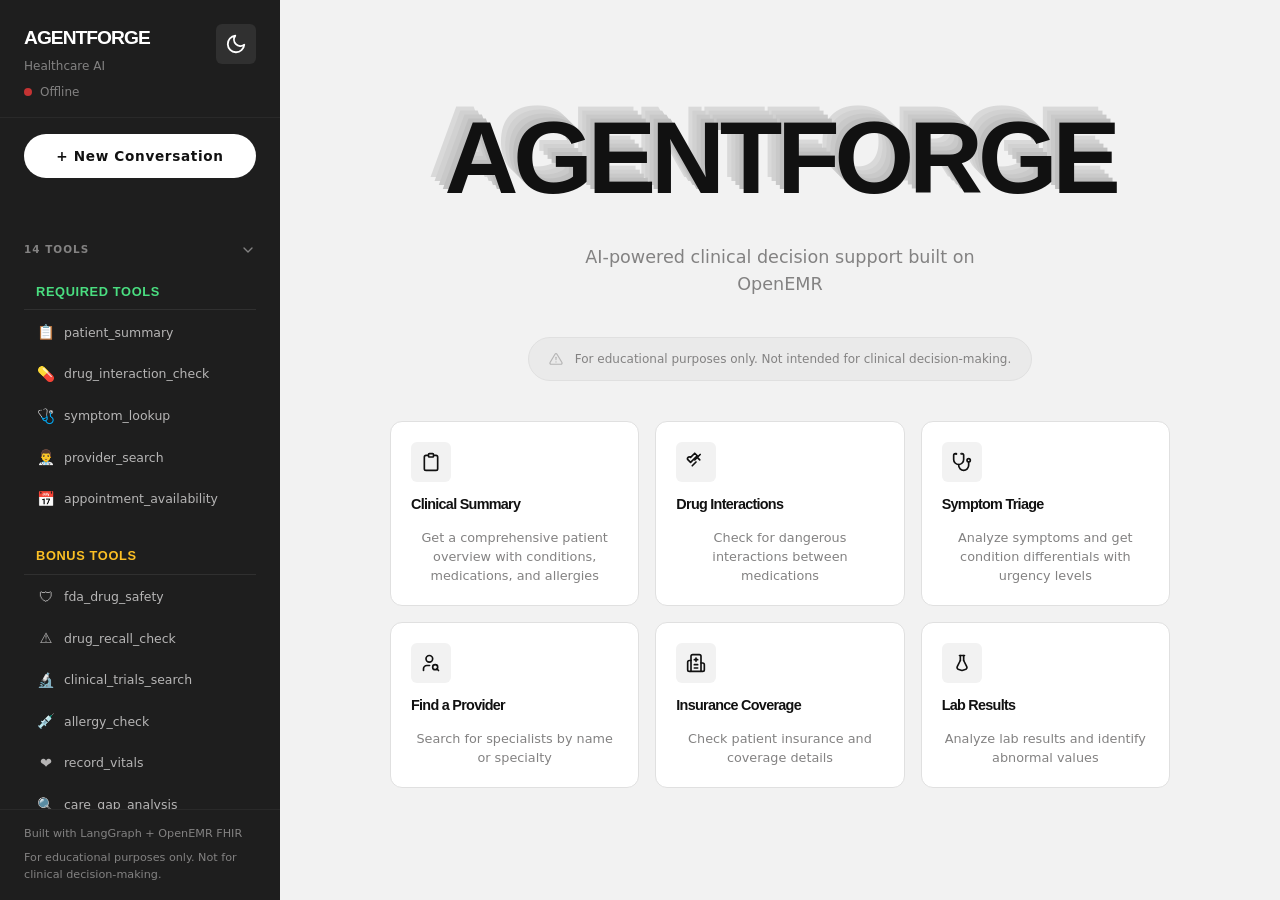
==== commit 8f430127: "Update icons and toggle functionality" ====
--- a/frontend-v2/index.html
+++ b/frontend-v2/index.html
@@ -35,8 +35,8 @@
             <div class="sidebar-logo-sub">Healthcare AI</div>
           </div>
           <button id="theme-toggle" class="theme-toggle" aria-label="Toggle dark mode" title="Toggle dark mode">
-            <svg class="theme-icon-sun" width="18" height="18" viewBox="0 0 24 24" fill="none" stroke="currentColor" stroke-width="2" stroke-linecap="round" stroke-linejoin="round"><circle cx="12" cy="12" r="5"></circle><line x1="12" y1="1" x2="12" y2="3"></line><line x1="12" y1="21" x2="12" y2="23"></line><line x1="4.22" y1="4.22" x2="5.64" y2="5.64"></line><line x1="18.36" y1="18.36" x2="19.78" y2="19.78"></line><line x1="1" y1="12" x2="3" y2="12"></line><line x1="21" y1="12" x2="23" y2="12"></line><line x1="4.22" y1="19.78" x2="5.64" y2="18.36"></line><line x1="18.36" y1="5.64" x2="19.78" y2="4.22"></line></svg>
-            <svg class="theme-icon-moon" width="18" height="18" viewBox="0 0 24 24" fill="none" stroke="currentColor" stroke-width="2" stroke-linecap="round" stroke-linejoin="round"><path d="M21 12.79A9 9 0 1 1 11.21 3 7 7 0 0 0 21 12.79z"></path></svg>
+            <svg class="theme-icon-sun" width="22" height="22" viewBox="0 0 24 24" fill="none" stroke="currentColor" stroke-width="2" stroke-linecap="round" stroke-linejoin="round"><circle cx="12" cy="12" r="5"></circle><line x1="12" y1="1" x2="12" y2="3"></line><line x1="12" y1="21" x2="12" y2="23"></line><line x1="4.22" y1="4.22" x2="5.64" y2="5.64"></line><line x1="18.36" y1="18.36" x2="19.78" y2="19.78"></line><line x1="1" y1="12" x2="3" y2="12"></line><line x1="21" y1="12" x2="23" y2="12"></line><line x1="4.22" y1="19.78" x2="5.64" y2="18.36"></line><line x1="18.36" y1="5.64" x2="19.78" y2="4.22"></line></svg>
+            <svg class="theme-icon-moon" width="22" height="22" viewBox="0 0 24 24" fill="none" stroke="currentColor" stroke-width="2" stroke-linecap="round" stroke-linejoin="round"><path d="M21 12.79A9 9 0 1 1 11.21 3 7 7 0 0 0 21 12.79z"></path></svg>
           </button>
         </div>
         <div id="sidebar-health" class="sidebar-health">
--- a/frontend-v2/css/components.css
+++ b/frontend-v2/css/components.css
@@ -285,13 +285,15 @@
 
 /* ── TOOL GROUP LABELS ──────────────────────────────────── */
 .tool-group-label {
-  font-family: var(--font-body);
+  font-family: var(--font-display);
   font-weight: var(--fw-bold);
-  font-size: 0.65rem;
-  letter-spacing: var(--tracking-wider);
+  font-size: 0.8rem;
+  letter-spacing: var(--tracking-wide);
   text-transform: uppercase;
   padding: var(--space-2) var(--space-3);
-  margin-top: var(--space-3);
+  margin-top: var(--space-4);
+  border-bottom: 1px solid rgba(255, 255, 255, 0.08);
+  padding-bottom: var(--space-2);
 }
 
 .tool-group-label:first-child {
@@ -299,11 +301,11 @@
 }
 
 .tool-group-label.required {
-  color: #3dab64;
+  color: #4ade80;
 }
 
 .tool-group-label.bonus {
-  color: #e0952a;
+  color: #fbbf24;
 }
 
 /* ── TOOL BUTTONS (clickable example prompts) ──────────── */
@@ -724,13 +726,14 @@
 }
 
 .theme-toggle {
-  width: 36px;
-  height: 36px;
+  width: 40px;
+  height: 40px;
   border-radius: var(--radius-sm);
   display: flex;
   align-items: center;
   justify-content: center;
-  color: #b6b5b5;
+  color: #ffffff;
+  background: rgba(255, 255, 255, 0.08);
   transition: color var(--duration-fast) ease,
               background var(--duration-fast) ease;
   flex-shrink: 0;
@@ -738,8 +741,8 @@
 }
 
 .theme-toggle:hover {
-  color: var(--text-inverse);
-  background: var(--bg-dark-hover);
+  color: #ffffff;
+  background: rgba(255, 255, 255, 0.15);
 }
 
 /* Default: hide sun, show moon (light mode default — click moon to go dark) */
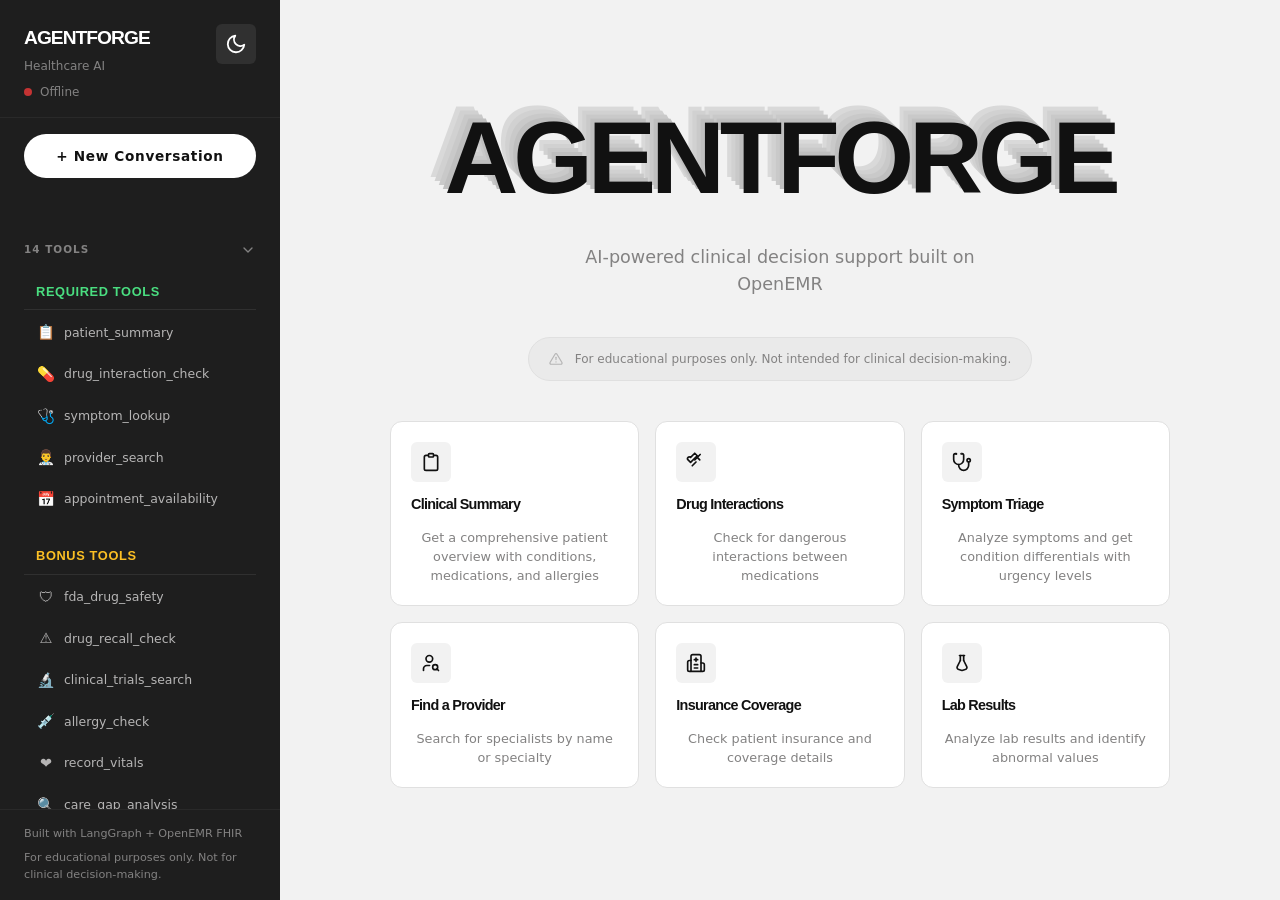
==== commit 77833667: "Update css" ====
--- a/frontend-v2/index.html
+++ b/frontend-v2/index.html
@@ -11,15 +11,15 @@
   <link href="https://api.fontshare.com/v2/css?f[]=clash-display@700&f[]=satoshi@500,700&display=swap" rel="stylesheet">
 
   <!-- Styles (order matters: tokens → reset → type → layout → components → animations) -->
-  <link rel="stylesheet" href="css/tokens.css">
-  <link rel="stylesheet" href="css/reset.css">
-  <link rel="stylesheet" href="css/typography.css">
-  <link rel="stylesheet" href="css/layout.css">
-  <link rel="stylesheet" href="css/components.css">
-  <link rel="stylesheet" href="css/animations.css">
+  <link rel="stylesheet" href="css/tokens.css?v=3">
+  <link rel="stylesheet" href="css/reset.css?v=3">
+  <link rel="stylesheet" href="css/typography.css?v=3">
+  <link rel="stylesheet" href="css/layout.css?v=3">
+  <link rel="stylesheet" href="css/components.css?v=3">
+  <link rel="stylesheet" href="css/animations.css?v=3">
 
   <!-- Favicon -->
-  <link rel="icon" href="assets/favicon.svg" type="image/svg+xml">
+  <link rel="icon" href="assets/favicon.svg?v=3" type="image/svg+xml">
 </head>
 <body>
   <div class="app">
@@ -164,6 +164,6 @@
   </div>
 
   <!-- App (ES modules) -->
-  <script type="module" src="js/app.js"></script>
+  <script type="module" src="js/app.js?v=3"></script>
 </body>
 </html>
--- a/frontend-v2/css/tokens.css
+++ b/frontend-v2/css/tokens.css
@@ -81,7 +81,7 @@
   --sidebar-width: 280px;
   --header-height: 72px;
   --input-bar-height: 72px;
-  --max-message-width: 720px;
+  --max-message-width: 90%;
 
   /* ── Radii ─────────────────────────────────────────────── */
   --radius-sm: 6px;
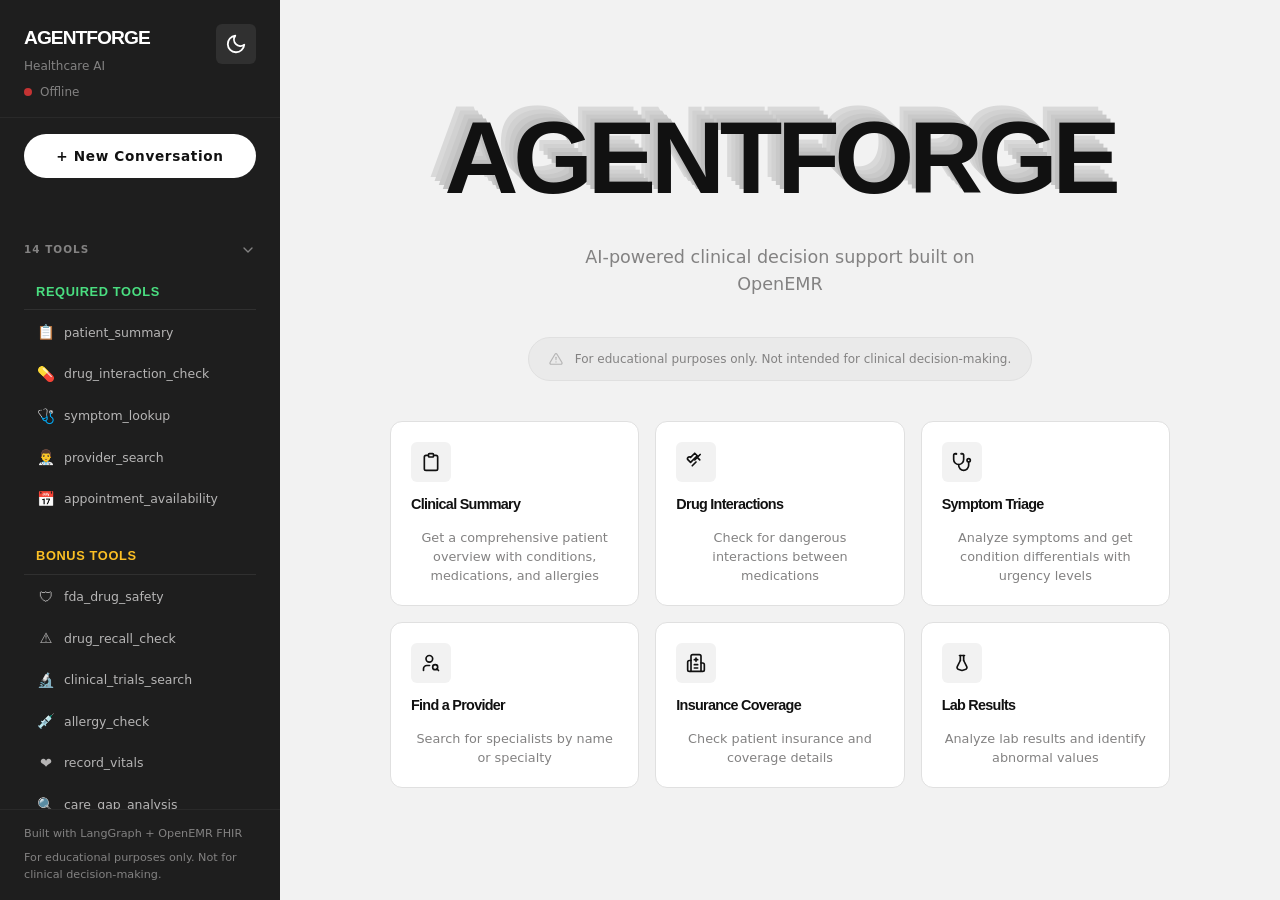
==== commit 621c6039: "Update output text to make it less flat" ====
--- a/frontend-v2/index.html
+++ b/frontend-v2/index.html
@@ -11,15 +11,15 @@
   <link href="https://api.fontshare.com/v2/css?f[]=clash-display@700&f[]=satoshi@500,700&display=swap" rel="stylesheet">
 
   <!-- Styles (order matters: tokens → reset → type → layout → components → animations) -->
-  <link rel="stylesheet" href="css/tokens.css?v=3">
-  <link rel="stylesheet" href="css/reset.css?v=3">
-  <link rel="stylesheet" href="css/typography.css?v=3">
-  <link rel="stylesheet" href="css/layout.css?v=3">
-  <link rel="stylesheet" href="css/components.css?v=3">
-  <link rel="stylesheet" href="css/animations.css?v=3">
+  <link rel="stylesheet" href="css/tokens.css?v=4">
+  <link rel="stylesheet" href="css/reset.css?v=4">
+  <link rel="stylesheet" href="css/typography.css?v=4">
+  <link rel="stylesheet" href="css/layout.css?v=4">
+  <link rel="stylesheet" href="css/components.css?v=4">
+  <link rel="stylesheet" href="css/animations.css?v=4">
 
   <!-- Favicon -->
-  <link rel="icon" href="assets/favicon.svg?v=3" type="image/svg+xml">
+  <link rel="icon" href="assets/favicon.svg?v=4" type="image/svg+xml">
 </head>
 <body>
   <div class="app">
@@ -164,6 +164,6 @@
   </div>
 
   <!-- App (ES modules) -->
-  <script type="module" src="js/app.js?v=3"></script>
+  <script type="module" src="js/app.js?v=4"></script>
 </body>
 </html>
--- a/frontend-v2/css/components.css
+++ b/frontend-v2/css/components.css
@@ -411,6 +411,120 @@
   color: inherit;
 }
 
+/* Tables inside messages */
+.message-bubble .table-wrapper {
+  overflow-x: auto;
+  margin-bottom: var(--space-4);
+  border-radius: var(--radius-sm);
+  border: 1px solid var(--border-light);
+}
+
+.message-bubble table {
+  width: 100%;
+  border-collapse: collapse;
+  font-size: 0.85rem;
+}
+
+.message-bubble thead {
+  background: rgba(0, 0, 0, 0.04);
+}
+
+.message-bubble th {
+  font-family: var(--font-display);
+  font-weight: var(--fw-bold);
+  font-size: 0.8rem;
+  letter-spacing: var(--tracking-wide);
+  text-align: left;
+  padding: var(--space-3) var(--space-4);
+  border-bottom: 2px solid var(--border-light);
+  white-space: nowrap;
+}
+
+.message-bubble td {
+  padding: var(--space-2) var(--space-4);
+  border-bottom: 1px solid var(--border-light);
+  vertical-align: top;
+}
+
+.message-bubble tbody tr:last-child td {
+  border-bottom: none;
+}
+
+.message-bubble tbody tr:nth-child(even) {
+  background: rgba(0, 0, 0, 0.015);
+}
+
+/* Horizontal rules */
+.message-bubble hr {
+  border: none;
+  height: 1px;
+  background: var(--border-light);
+  margin: var(--space-5) 0;
+}
+
+/* Blockquotes */
+.message-bubble blockquote {
+  border-left: 3px solid var(--text-muted);
+  padding: var(--space-2) var(--space-4);
+  margin: 0 0 var(--space-3) 0;
+  color: var(--text-secondary);
+  background: rgba(0, 0, 0, 0.02);
+  border-radius: 0 var(--radius-sm) var(--radius-sm) 0;
+}
+
+/* Headings inside messages */
+.message-bubble h2 {
+  font-family: var(--font-display);
+  font-weight: var(--fw-bold);
+  font-size: 1.15rem;
+  letter-spacing: var(--tracking-tight);
+  margin: var(--space-5) 0 var(--space-3) 0;
+  padding-bottom: var(--space-2);
+  border-bottom: 1px solid var(--border-light);
+}
+
+.message-bubble h3 {
+  font-family: var(--font-display);
+  font-weight: var(--fw-bold);
+  font-size: 1.0rem;
+  letter-spacing: var(--tracking-tight);
+  margin: var(--space-4) 0 var(--space-2) 0;
+}
+
+.message-bubble h4 {
+  font-family: var(--font-display);
+  font-weight: var(--fw-bold);
+  font-size: 0.9rem;
+  margin: var(--space-3) 0 var(--space-2) 0;
+}
+
+.message-bubble h5 {
+  font-family: var(--font-body);
+  font-weight: var(--fw-bold);
+  font-size: 0.85rem;
+  margin: var(--space-3) 0 var(--space-2) 0;
+}
+
+.message-bubble h2:first-child,
+.message-bubble h3:first-child,
+.message-bubble h4:first-child,
+.message-bubble h5:first-child {
+  margin-top: 0;
+}
+
+/* Links inside messages */
+.message-bubble a {
+  color: #2563eb;
+  text-decoration: underline;
+  text-decoration-color: rgba(37, 99, 235, 0.3);
+  text-underline-offset: 2px;
+  transition: text-decoration-color var(--duration-fast) ease;
+}
+
+.message-bubble a:hover {
+  text-decoration-color: #2563eb;
+}
+
 /* ── TOOL CALL STATUS ────────────────────────────────────── */
 .tool-status {
   display: flex;
@@ -795,6 +909,48 @@
   border: 1px solid var(--border-light);
 }
 
+/* Tables in dark mode */
+[data-theme="dark"] .message-bubble .table-wrapper {
+  border-color: var(--border-light);
+}
+
+[data-theme="dark"] .message-bubble thead {
+  background: rgba(255, 255, 255, 0.05);
+}
+
+[data-theme="dark"] .message-bubble th {
+  border-bottom-color: var(--border-light);
+}
+
+[data-theme="dark"] .message-bubble td {
+  border-bottom-color: var(--border-light);
+}
+
+[data-theme="dark"] .message-bubble tbody tr:nth-child(even) {
+  background: rgba(255, 255, 255, 0.02);
+}
+
+/* Blockquotes in dark mode */
+[data-theme="dark"] .message-bubble blockquote {
+  border-left-color: var(--text-muted);
+  background: rgba(255, 255, 255, 0.03);
+}
+
+/* Horizontal rule in dark mode */
+[data-theme="dark"] .message-bubble hr {
+  background: var(--border-light);
+}
+
+/* Links in dark mode */
+[data-theme="dark"] .message-bubble a {
+  color: #60a5fa;
+  text-decoration-color: rgba(96, 165, 250, 0.3);
+}
+
+[data-theme="dark"] .message-bubble a:hover {
+  text-decoration-color: #60a5fa;
+}
+
 /* Suggestion card hover */
 [data-theme="dark"] .suggestion-card:hover {
   box-shadow: var(--shadow-lg);
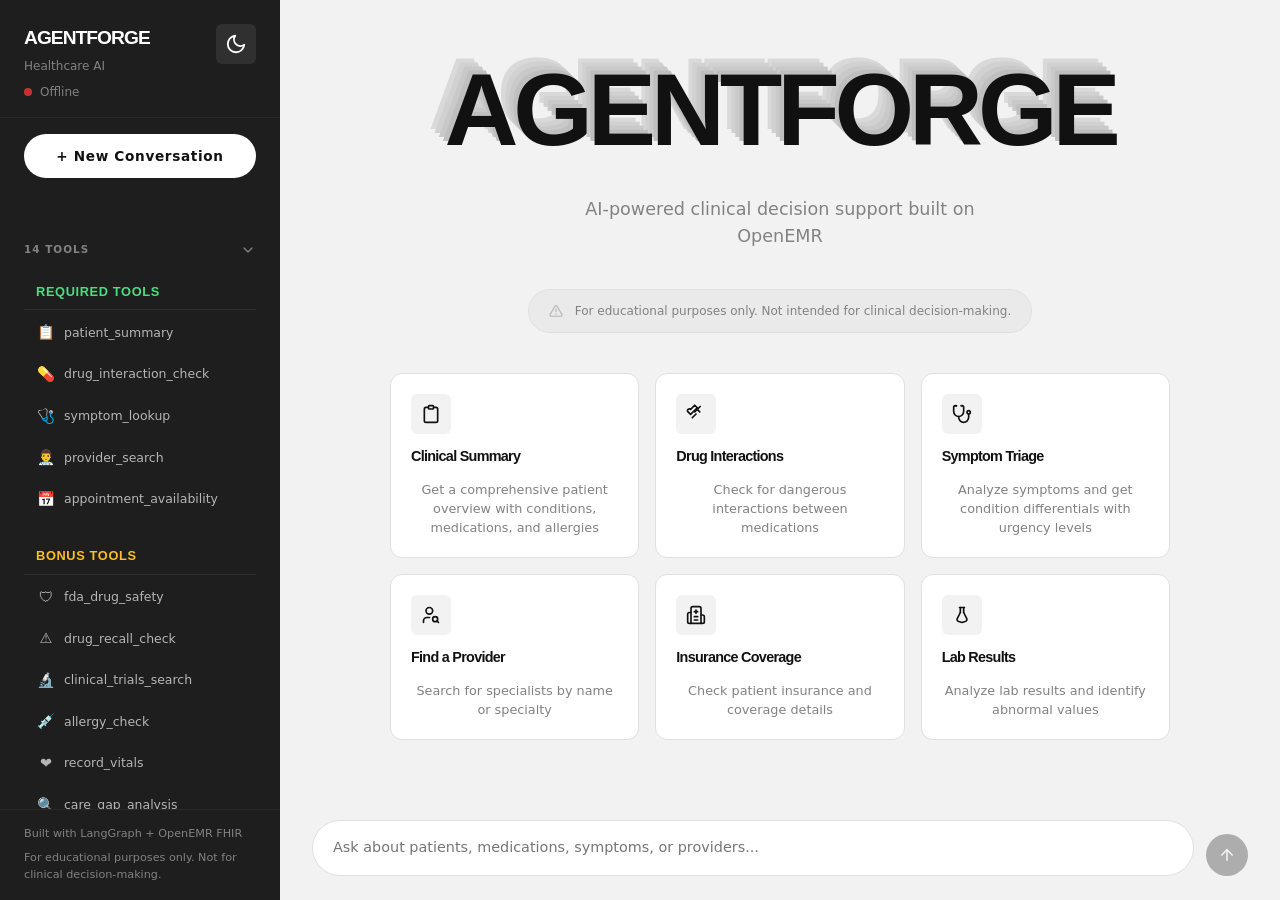
==== commit 9cd3112e: "Update chat bar and other minor bugs" ====
--- a/frontend-v2/index.html
+++ b/frontend-v2/index.html
@@ -11,15 +11,15 @@
   <link href="https://api.fontshare.com/v2/css?f[]=clash-display@700&f[]=satoshi@500,700&display=swap" rel="stylesheet">
 
   <!-- Styles (order matters: tokens → reset → type → layout → components → animations) -->
-  <link rel="stylesheet" href="css/tokens.css?v=4">
-  <link rel="stylesheet" href="css/reset.css?v=4">
-  <link rel="stylesheet" href="css/typography.css?v=4">
-  <link rel="stylesheet" href="css/layout.css?v=4">
-  <link rel="stylesheet" href="css/components.css?v=4">
-  <link rel="stylesheet" href="css/animations.css?v=4">
+  <link rel="stylesheet" href="css/tokens.css?v=6">
+  <link rel="stylesheet" href="css/reset.css?v=6">
+  <link rel="stylesheet" href="css/typography.css?v=6">
+  <link rel="stylesheet" href="css/layout.css?v=6">
+  <link rel="stylesheet" href="css/components.css?v=6">
+  <link rel="stylesheet" href="css/animations.css?v=6">
 
   <!-- Favicon -->
-  <link rel="icon" href="assets/favicon.svg?v=4" type="image/svg+xml">
+  <link rel="icon" href="assets/favicon.svg?v=6" type="image/svg+xml">
 </head>
 <body>
   <div class="app">
@@ -142,28 +142,29 @@
       <!-- Chat (shown when conversation is active) -->
       <section id="chat" class="chat hidden">
         <div id="messages" class="messages-container"></div>
+      </section>
 
-        <div class="input-bar">
-          <div class="input-wrapper">
-            <textarea
-              id="chat-input"
-              placeholder="Ask about patients, medications, symptoms, or providers..."
-              rows="1"
-              autocomplete="off"
-            ></textarea>
-          </div>
-          <button id="send-btn" class="btn-send" aria-label="Send message" disabled>
-            <svg viewBox="0 0 24 24" fill="none" stroke="currentColor" stroke-width="2" stroke-linecap="round" stroke-linejoin="round">
-              <line x1="12" y1="19" x2="12" y2="5"></line>
-              <polyline points="5 12 12 5 19 12"></polyline>
-            </svg>
-          </button>
+      <!-- Input bar (always visible) -->
+      <div class="input-bar">
+        <div class="input-wrapper">
+          <textarea
+            id="chat-input"
+            placeholder="Ask about patients, medications, symptoms, or providers..."
+            rows="1"
+            autocomplete="off"
+          ></textarea>
         </div>
-      </section>
+        <button id="send-btn" class="btn-send" aria-label="Send message" disabled>
+          <svg viewBox="0 0 24 24" fill="none" stroke="currentColor" stroke-width="2" stroke-linecap="round" stroke-linejoin="round">
+            <line x1="12" y1="19" x2="12" y2="5"></line>
+            <polyline points="5 12 12 5 19 12"></polyline>
+          </svg>
+        </button>
+      </div>
     </main>
   </div>
 
   <!-- App (ES modules) -->
-  <script type="module" src="js/app.js?v=4"></script>
+  <script type="module" src="js/app.js?v=6"></script>
 </body>
 </html>
--- a/frontend-v2/css/layout.css
+++ b/frontend-v2/css/layout.css
@@ -158,6 +158,7 @@
   display: flex;
   align-items: flex-end;
   gap: var(--space-3);
+  flex-shrink: 0;
 }
 
 .input-wrapper {
--- a/frontend-v2/css/components.css
+++ b/frontend-v2/css/components.css
@@ -320,6 +320,8 @@
   color: #b6b5b5;
   text-align: left;
   cursor: pointer;
+  position: relative;
+  z-index: 1;
   transition: background var(--duration-fast) ease,
               color var(--duration-fast) ease;
 }
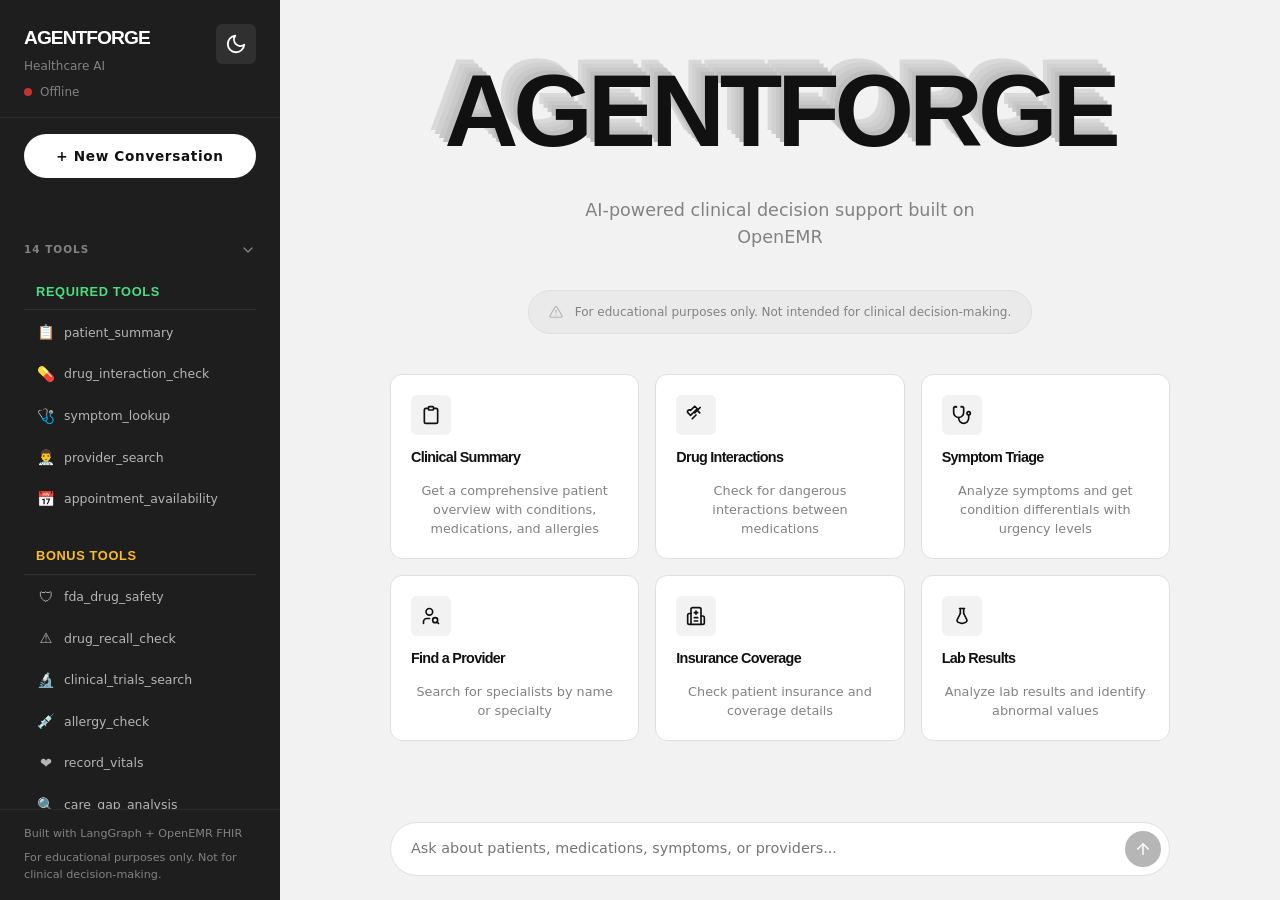
==== commit 369b9940: "fixed css and removed manual version bumping for caching" ====
--- a/frontend-v2/index.html
+++ b/frontend-v2/index.html
@@ -11,15 +11,15 @@
   <link href="https://api.fontshare.com/v2/css?f[]=clash-display@700&f[]=satoshi@500,700&display=swap" rel="stylesheet">
 
   <!-- Styles (order matters: tokens → reset → type → layout → components → animations) -->
-  <link rel="stylesheet" href="css/tokens.css?v=6">
-  <link rel="stylesheet" href="css/reset.css?v=6">
-  <link rel="stylesheet" href="css/typography.css?v=6">
-  <link rel="stylesheet" href="css/layout.css?v=6">
-  <link rel="stylesheet" href="css/components.css?v=6">
-  <link rel="stylesheet" href="css/animations.css?v=6">
+  <link rel="stylesheet" href="css/tokens.css">
+  <link rel="stylesheet" href="css/reset.css">
+  <link rel="stylesheet" href="css/typography.css">
+  <link rel="stylesheet" href="css/layout.css">
+  <link rel="stylesheet" href="css/components.css">
+  <link rel="stylesheet" href="css/animations.css">
 
   <!-- Favicon -->
-  <link rel="icon" href="assets/favicon.svg?v=6" type="image/svg+xml">
+  <link rel="icon" href="assets/favicon.svg" type="image/svg+xml">
 </head>
 <body>
   <div class="app">
@@ -153,18 +153,18 @@
             rows="1"
             autocomplete="off"
           ></textarea>
+          <button id="send-btn" class="btn-send" aria-label="Send message" disabled>
+            <svg viewBox="0 0 24 24" fill="none" stroke="currentColor" stroke-width="2" stroke-linecap="round" stroke-linejoin="round">
+              <line x1="12" y1="19" x2="12" y2="5"></line>
+              <polyline points="5 12 12 5 19 12"></polyline>
+            </svg>
+          </button>
         </div>
-        <button id="send-btn" class="btn-send" aria-label="Send message" disabled>
-          <svg viewBox="0 0 24 24" fill="none" stroke="currentColor" stroke-width="2" stroke-linecap="round" stroke-linejoin="round">
-            <line x1="12" y1="19" x2="12" y2="5"></line>
-            <polyline points="5 12 12 5 19 12"></polyline>
-          </svg>
-        </button>
       </div>
     </main>
   </div>
 
   <!-- App (ES modules) -->
-  <script type="module" src="js/app.js?v=6"></script>
+  <script type="module" src="js/app.js"></script>
 </body>
 </html>
--- a/frontend-v2/css/layout.css
+++ b/frontend-v2/css/layout.css
@@ -154,21 +154,24 @@
 
 /* ── Input bar ───────────────────────────────────────────── */
 .input-bar {
-  padding: var(--space-4) var(--space-8) var(--space-6);
+  padding: var(--space-4) 0 var(--space-6);
   display: flex;
   align-items: flex-end;
-  gap: var(--space-3);
   flex-shrink: 0;
+  max-width: 780px;
+  width: 100%;
+  margin: 0 auto;
 }
 
 .input-wrapper {
   flex: 1;
   display: flex;
-  align-items: flex-end;
+  align-items: center;
+  gap: var(--space-2);
   background: var(--bg-white);
   border: 1.5px solid var(--border-light);
   border-radius: var(--radius-pill);
-  padding: var(--space-3) var(--space-5);
+  padding: var(--space-2) var(--space-2) var(--space-2) var(--space-5);
   transition: border-color var(--duration-normal) ease,
               box-shadow var(--duration-normal) ease;
   min-height: 48px;
@@ -195,9 +198,9 @@
 }
 
 .btn-send {
-  width: 42px;
-  height: 42px;
-  min-width: 42px;
+  width: 36px;
+  height: 36px;
+  min-width: 36px;
   border-radius: 50%;
   background: var(--text-primary);
   color: var(--text-inverse);
@@ -207,6 +210,7 @@
   transition: transform var(--duration-normal) var(--ease-out-expo),
               opacity var(--duration-normal) ease;
   opacity: 0.3;
+  flex-shrink: 0;
 }
 
 .btn-send.active {
